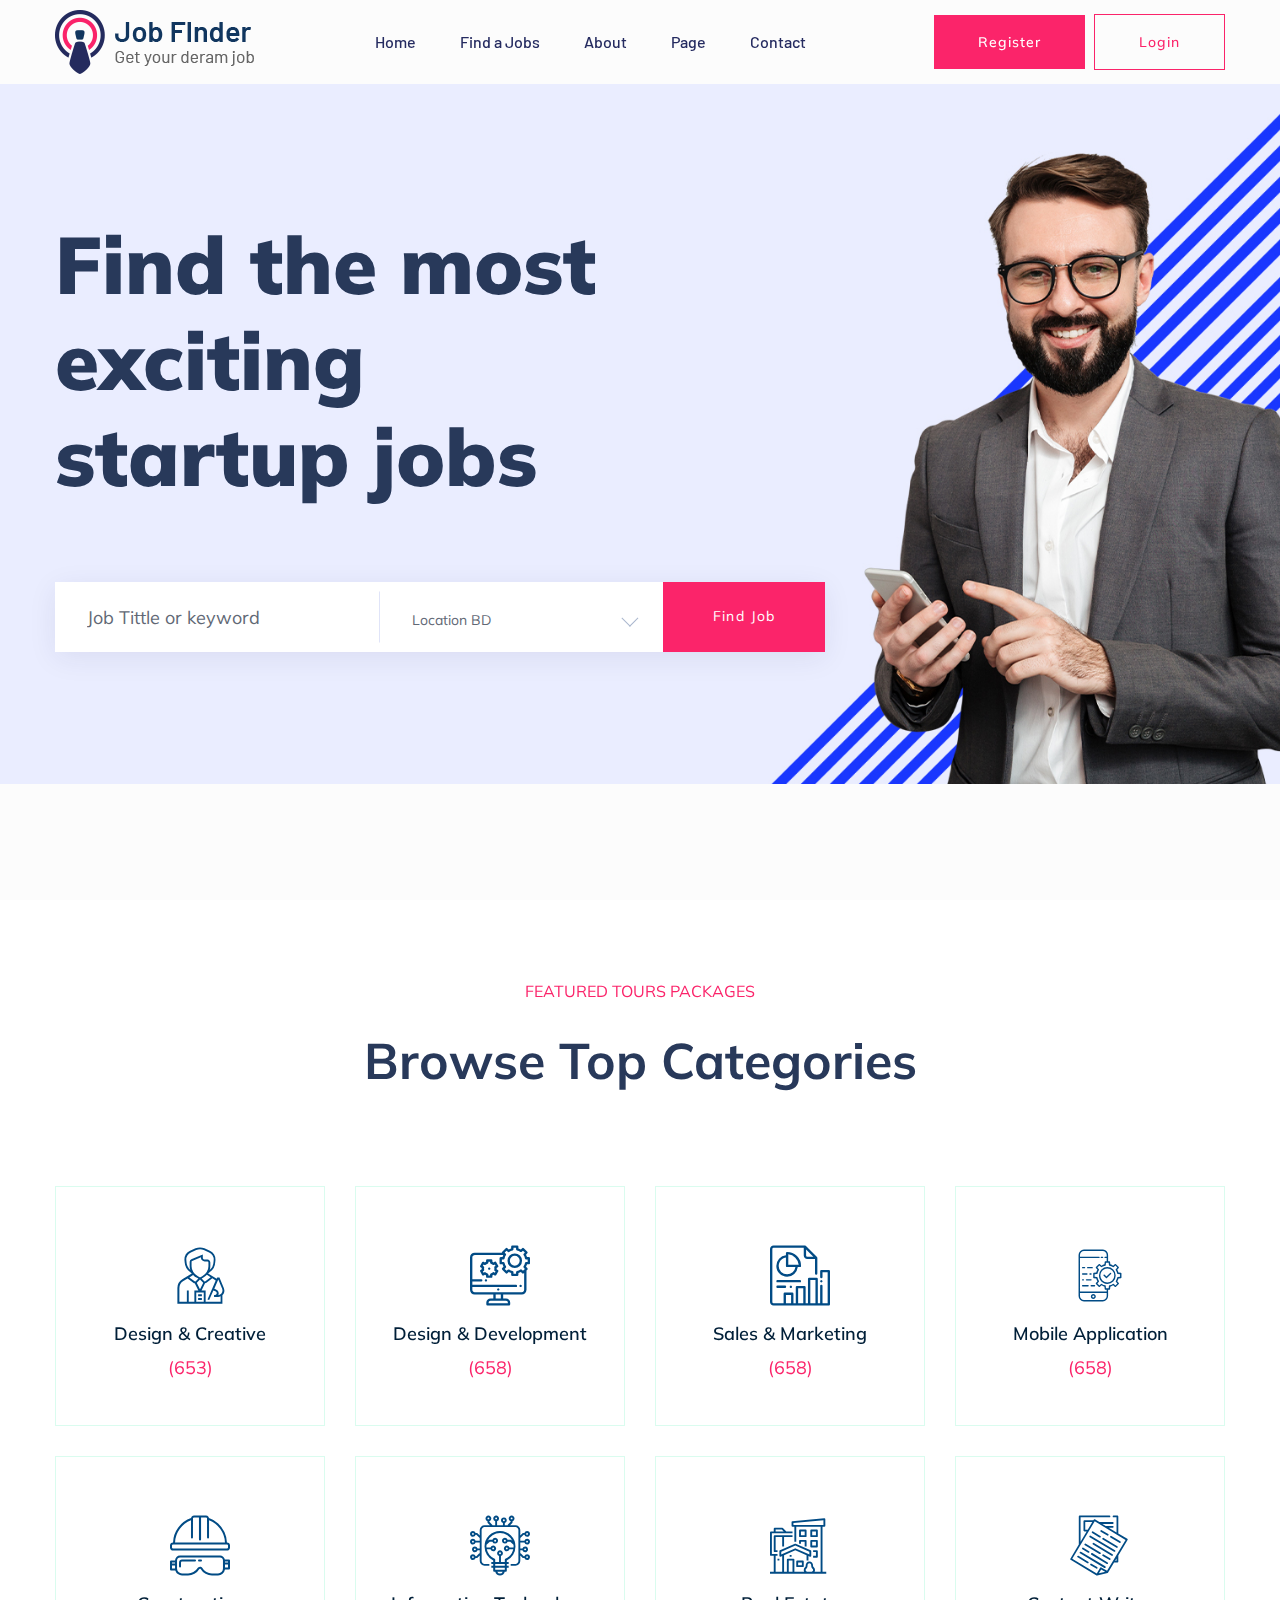
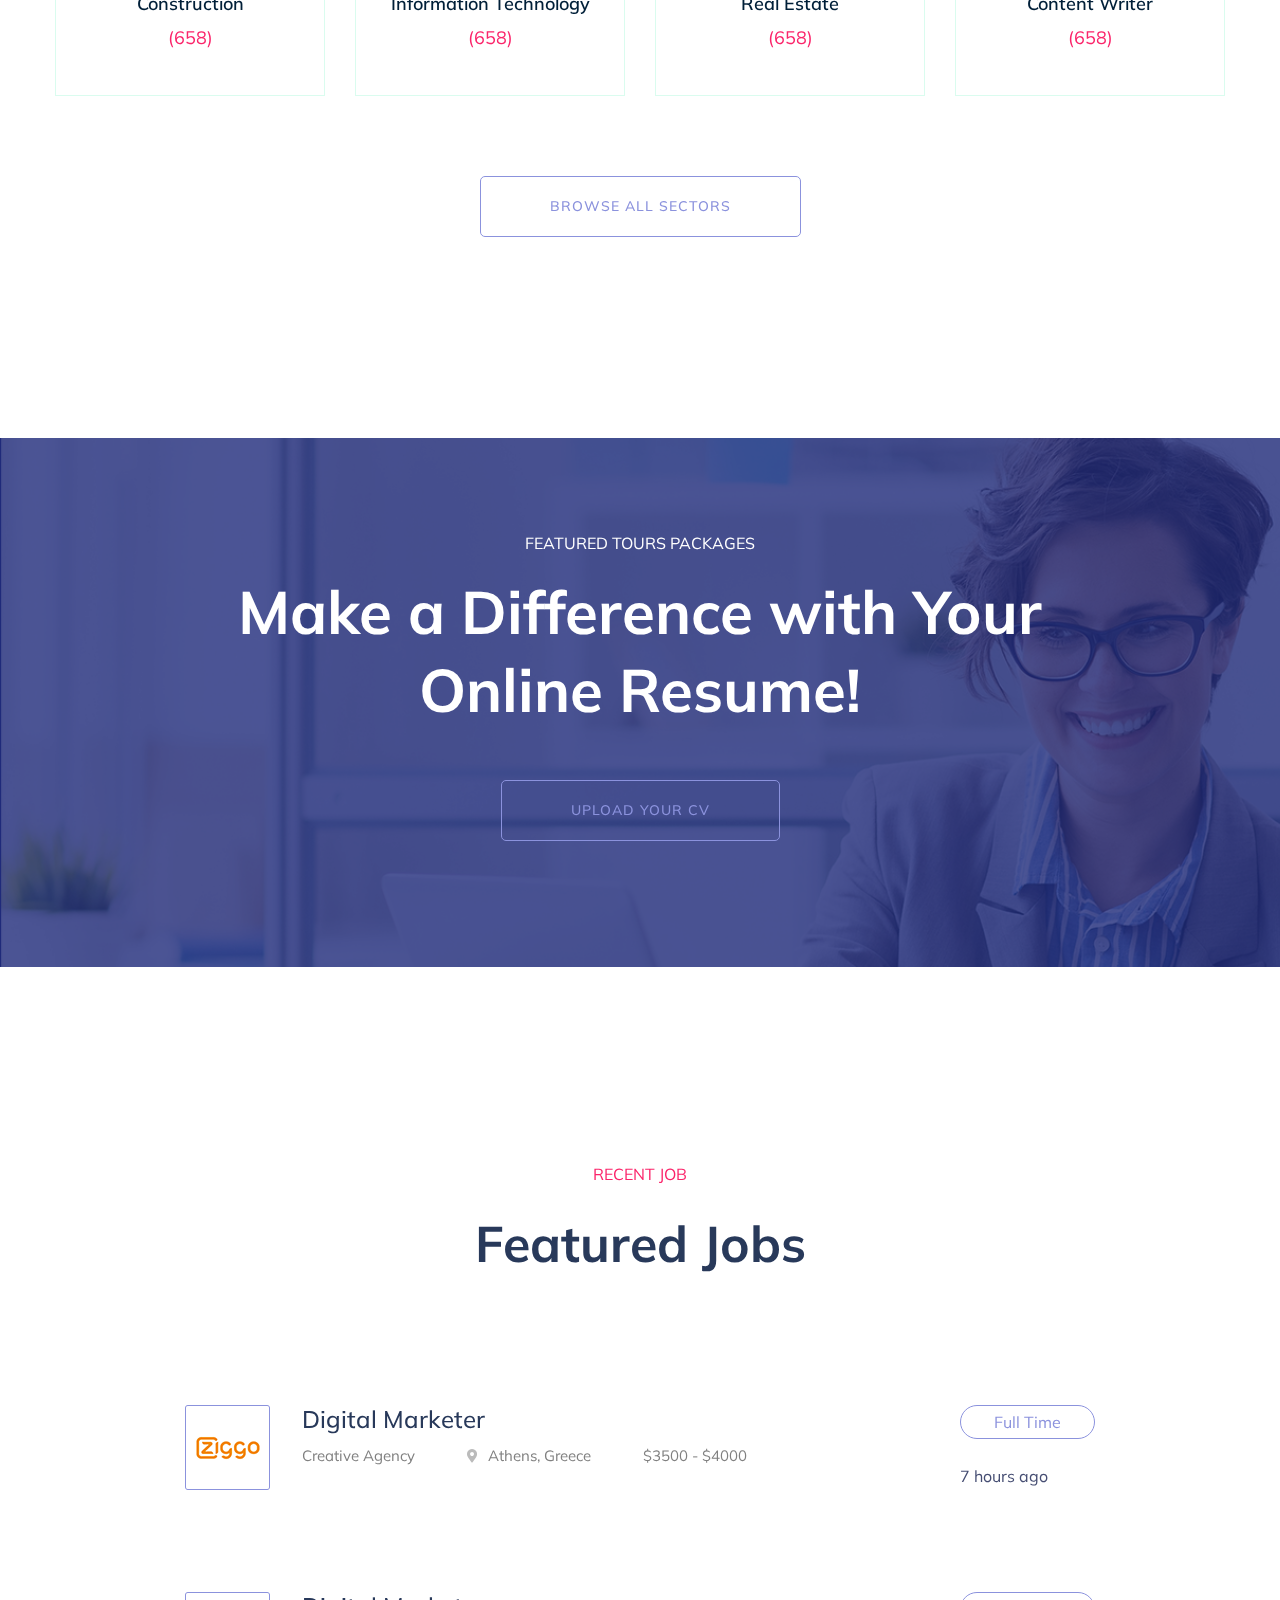
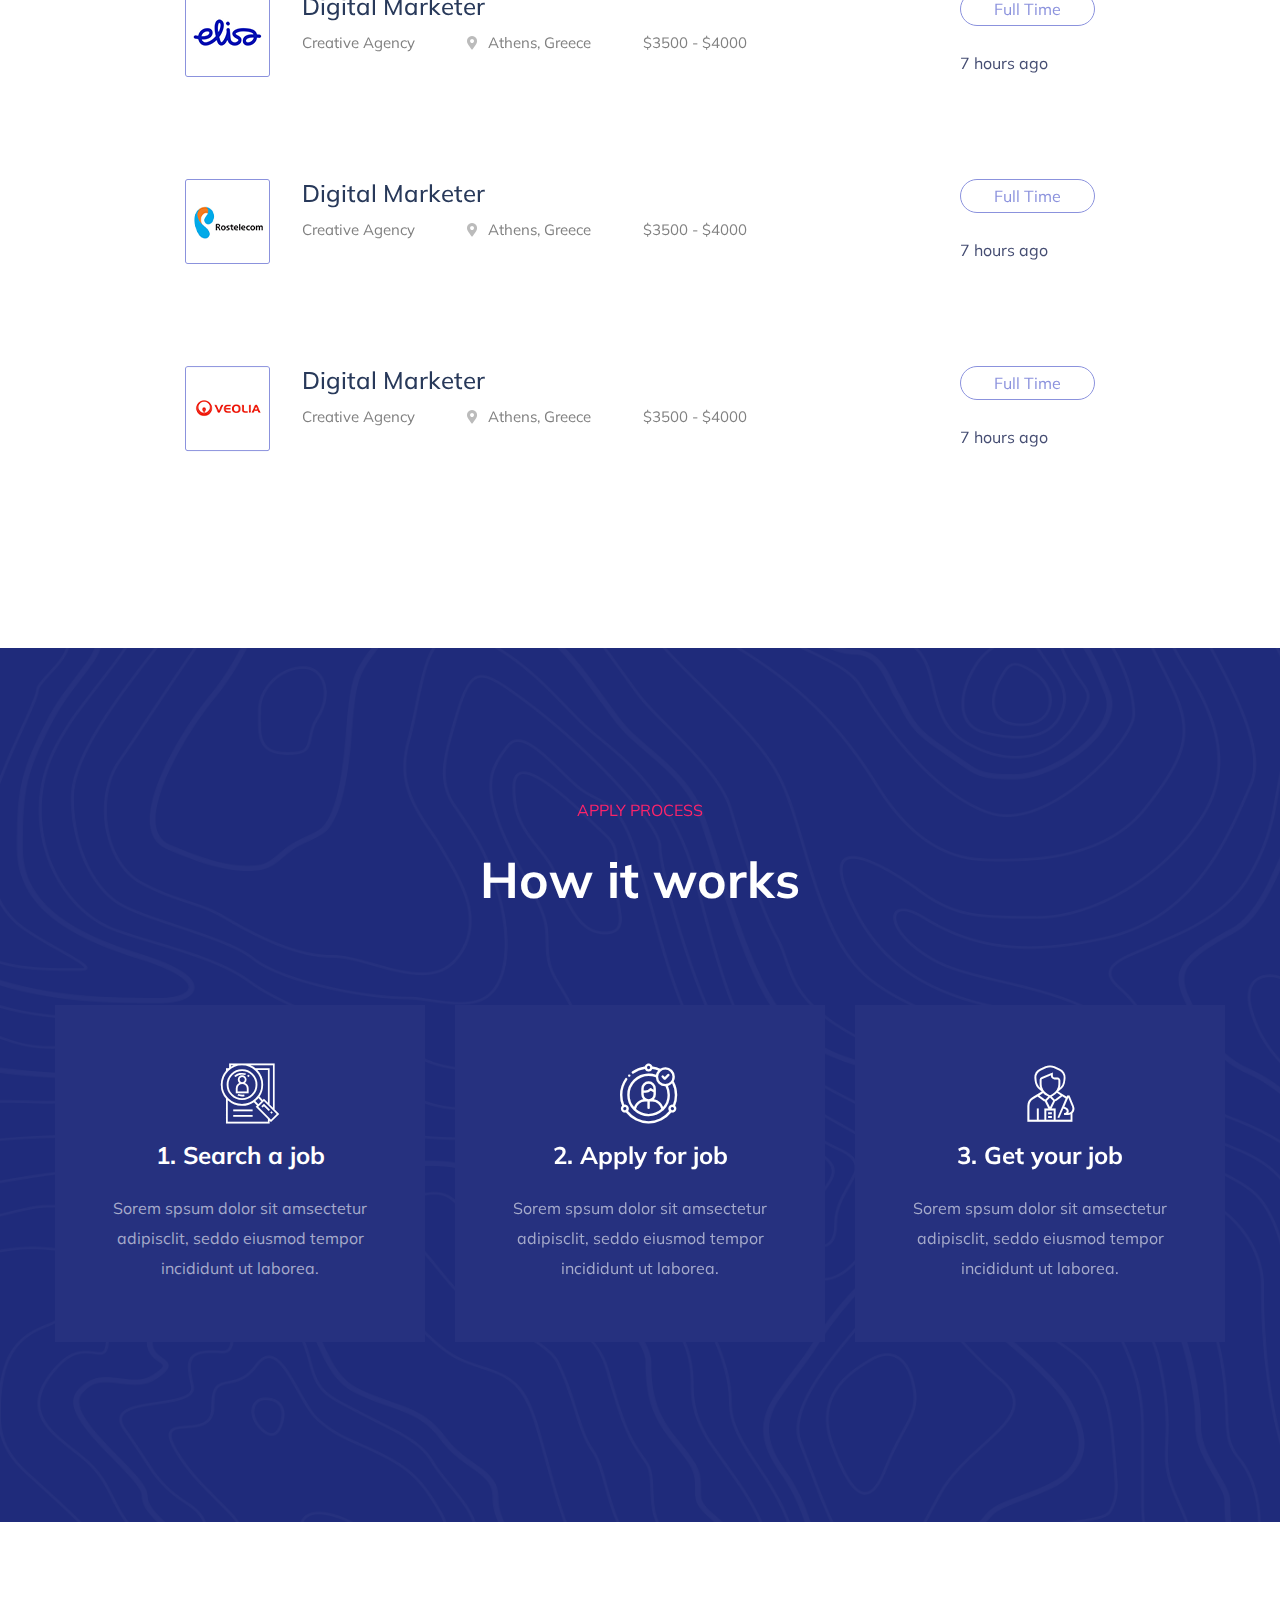
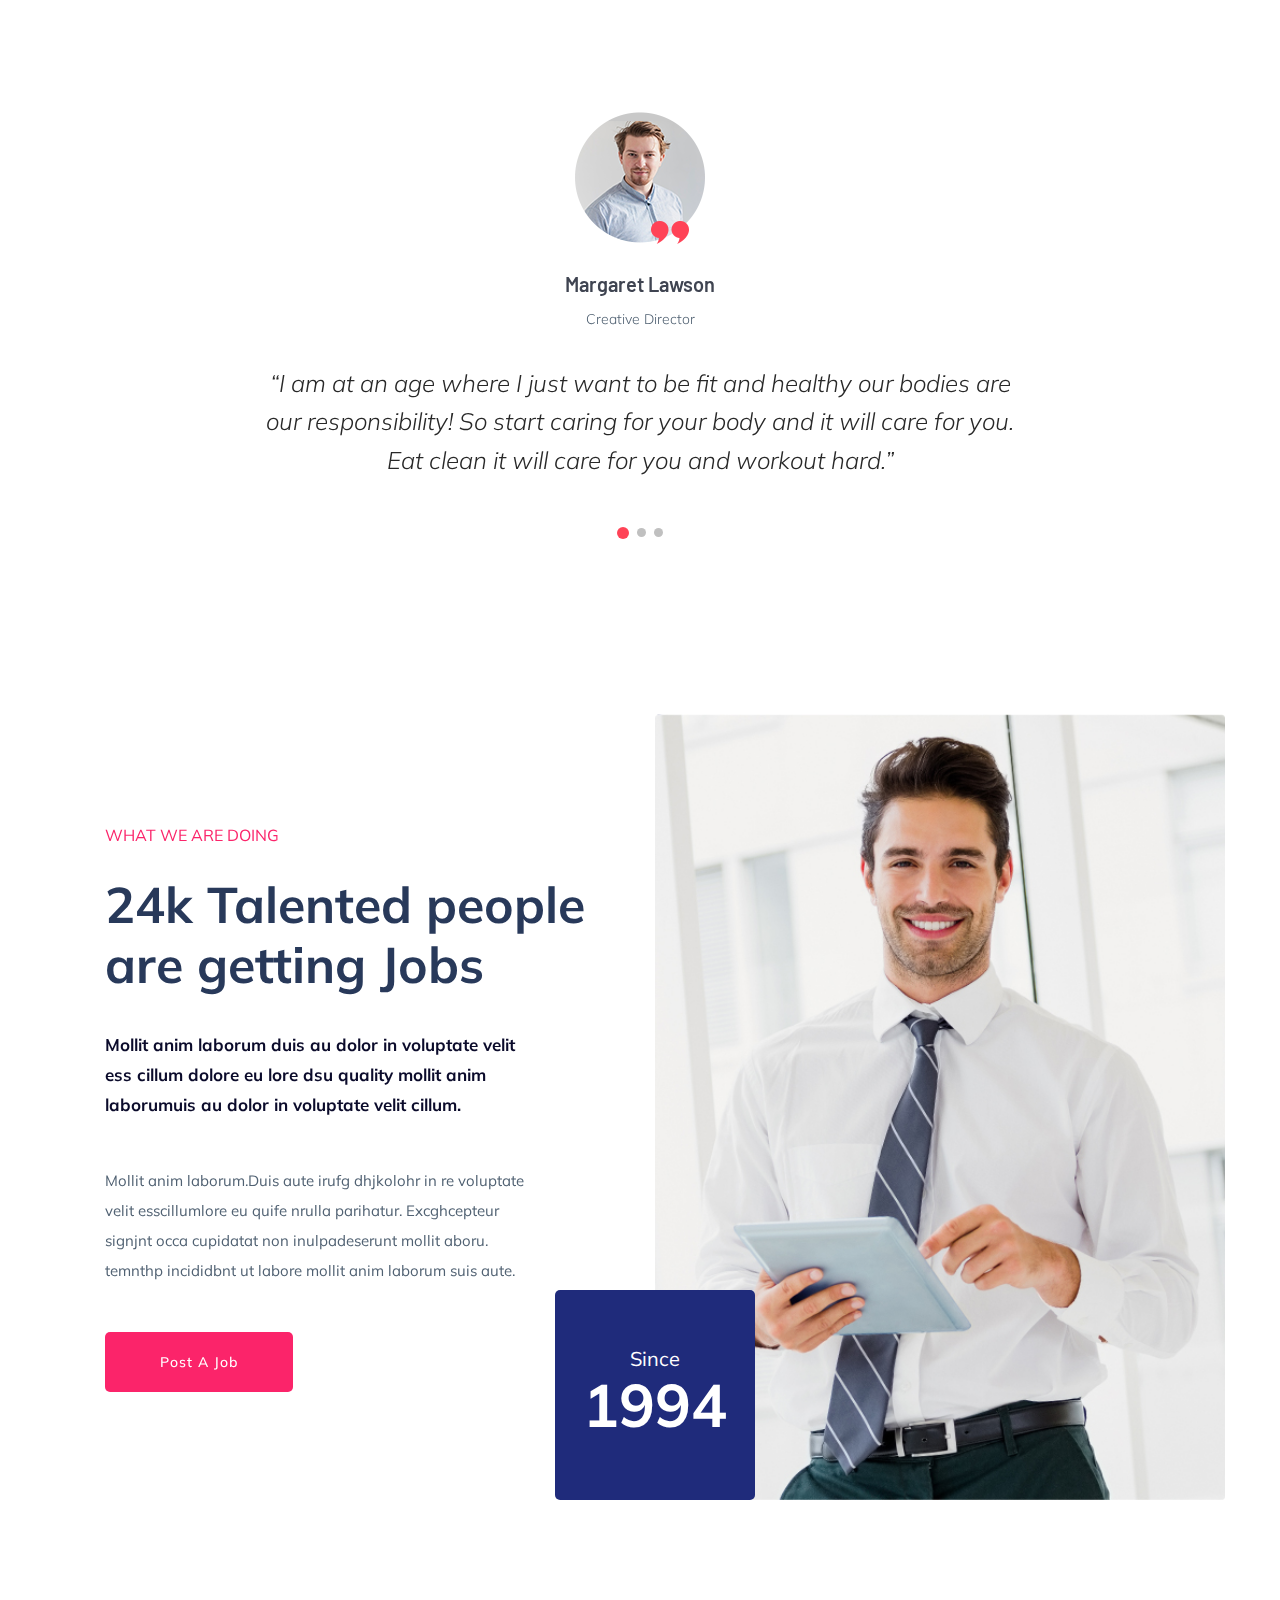
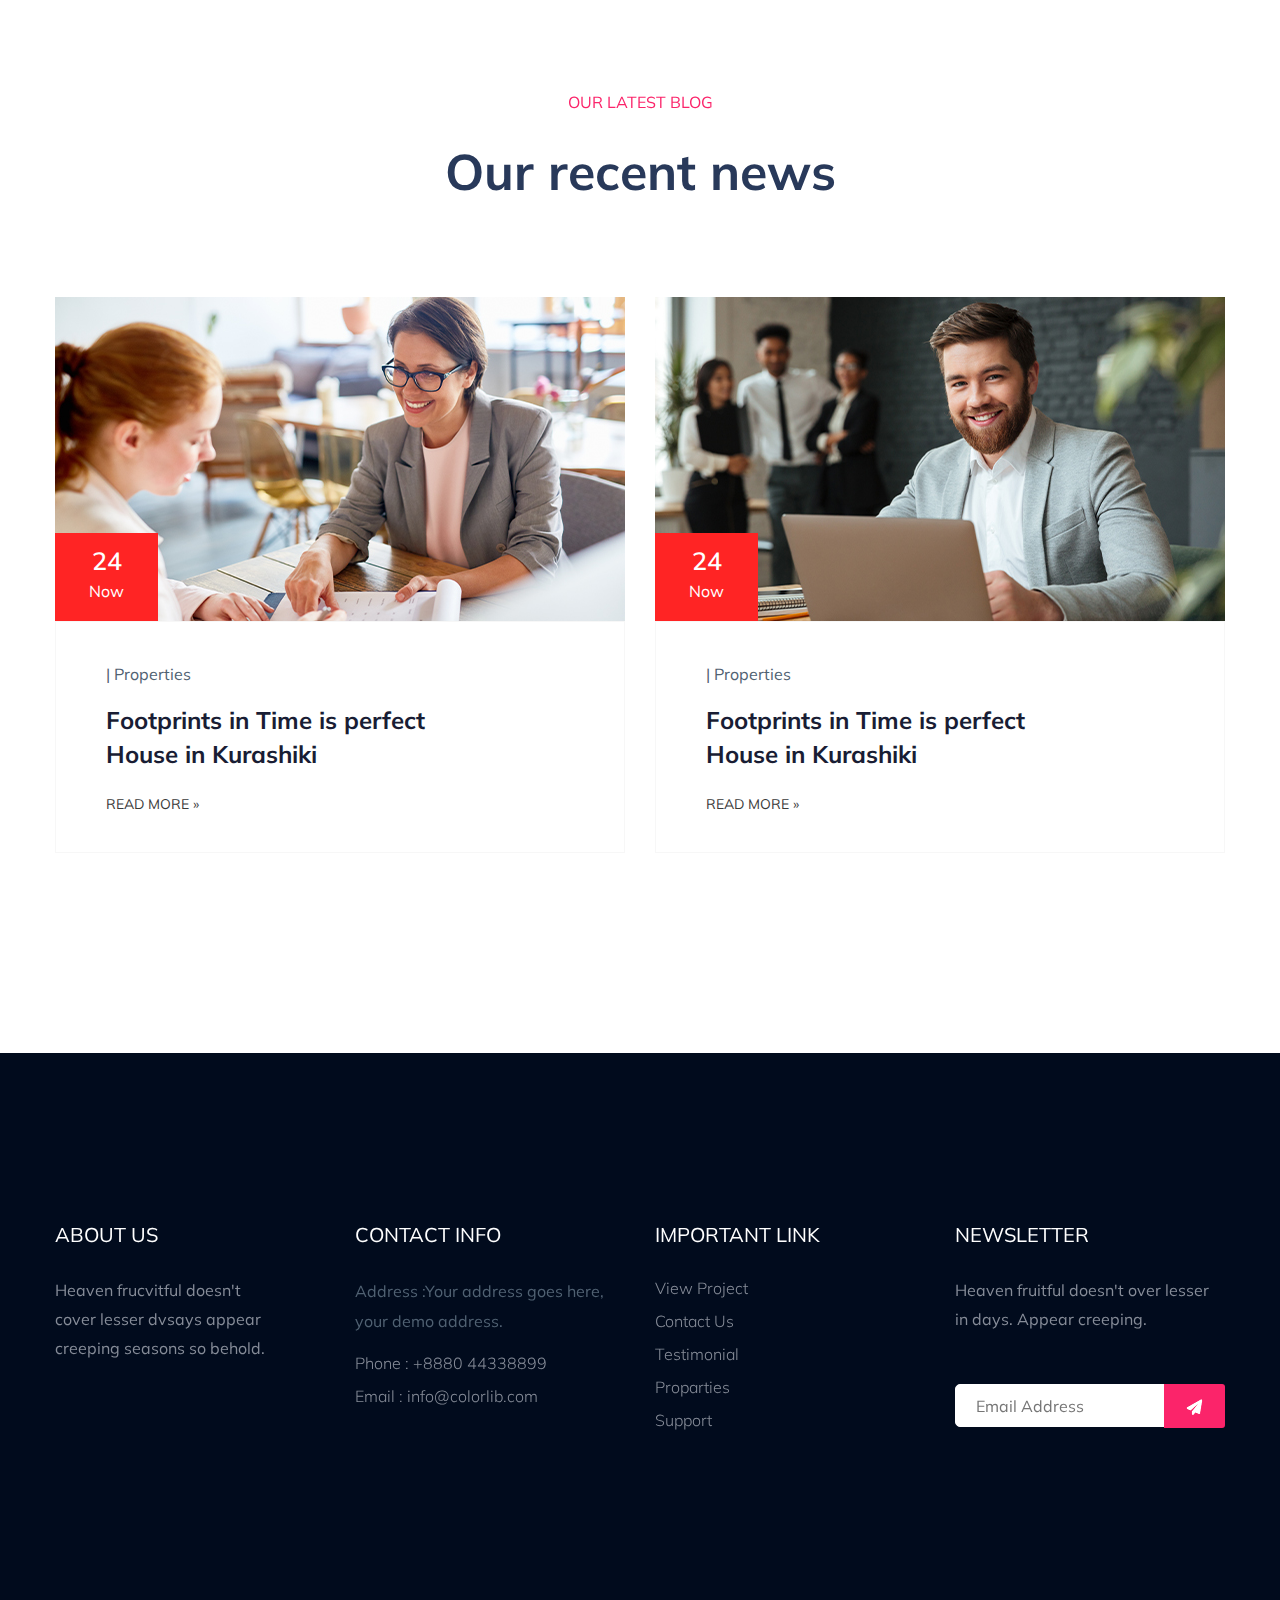
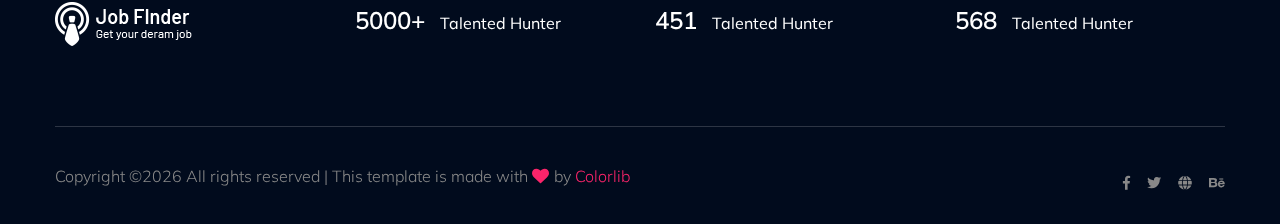
==== index.html @ c0e86005 "html,css jquary templetes, js added" ====
<!doctype html>
<html class="no-js" lang="zxx">
    <head>
        <meta charset="utf-8">
        <meta http-equiv="x-ua-compatible" content="ie=edge">
         <title>Job board HTML-5 Template </title>
        <meta name="description" content="">
        <meta name="viewport" content="width=device-width, initial-scale=1">
        <link rel="manifest" href="site.webmanifest">
		<link rel="shortcut icon" type="image/x-icon" href="assets/img/favicon.ico">

		<!-- CSS here -->
            <link rel="stylesheet" href="assets/css/bootstrap.min.css">
            <link rel="stylesheet" href="assets/css/owl.carousel.min.css">
            <link rel="stylesheet" href="assets/css/flaticon.css">
            <link rel="stylesheet" href="assets/css/price_rangs.css">
            <link rel="stylesheet" href="assets/css/slicknav.css">
            <link rel="stylesheet" href="assets/css/animate.min.css">
            <link rel="stylesheet" href="assets/css/magnific-popup.css">
            <link rel="stylesheet" href="assets/css/fontawesome-all.min.css">
            <link rel="stylesheet" href="assets/css/themify-icons.css">
            <link rel="stylesheet" href="assets/css/slick.css">
            <link rel="stylesheet" href="assets/css/nice-select.css">
            <link rel="stylesheet" href="assets/css/style.css">
   </head>

   <body>
    <!-- Preloader Start -->
    <div id="preloader-active">
        <div class="preloader d-flex align-items-center justify-content-center">
            <div class="preloader-inner position-relative">
                <div class="preloader-circle"></div>
                <div class="preloader-img pere-text">
                    <img src="assets/img/logo/logo.png" alt="">
                </div>
            </div>
        </div>
    </div>
    <!-- Preloader Start -->
    <header>
        <!-- Header Start -->
       <div class="header-area header-transparrent">
           <div class="headder-top header-sticky">
                <div class="container">
                    <div class="row align-items-center">
                        <div class="col-lg-3 col-md-2">
                            <!-- Logo -->
                            <div class="logo">
                                <a href="index.html"><img src="assets/img/logo/logo.png" alt=""></a>
                            </div>  
                        </div>
                        <div class="col-lg-9 col-md-9">
                            <div class="menu-wrapper">
                                <!-- Main-menu -->
                                <div class="main-menu">
                                    <nav class="d-none d-lg-block">
                                        <ul id="navigation">
                                            <li><a href="index.html">Home</a></li>
                                            <li><a href="job_listing.html">Find a Jobs </a></li>
                                            <li><a href="about.html">About</a></li>
                                            <li><a href="#">Page</a>
                                                <ul class="submenu">
                                                    <li><a href="blog.html">Blog</a></li>
                                                    <li><a href="single-blog.html">Blog Details</a></li>
                                                    <li><a href="elements.html">Elements</a></li>
                                                    <li><a href="job_details.html">job Details</a></li>
                                                </ul>
                                            </li>
                                            <li><a href="contact.html">Contact</a></li>
                                        </ul>
                                    </nav>
                                </div>          
                                <!-- Header-btn -->
                                <div class="header-btn d-none f-right d-lg-block">
                                    <a href="#" class="btn head-btn1">Register</a>
                                    <a href="#" class="btn head-btn2">Login</a>
                                </div>
                            </div>
                        </div>
                        <!-- Mobile Menu -->
                        <div class="col-12">
                            <div class="mobile_menu d-block d-lg-none"></div>
                        </div>
                    </div>
                </div>
           </div>
       </div>
        <!-- Header End -->
    </header>
    <main>

        <!-- slider Area Start-->
        <div class="slider-area ">
            <!-- Mobile Menu -->
            <div class="slider-active">
                <div class="single-slider slider-height d-flex align-items-center" data-background="assets/img/hero/h1_hero.jpg">
                    <div class="container">
                        <div class="row">
                            <div class="col-xl-6 col-lg-9 col-md-10">
                                <div class="hero__caption">
                                    <h1>Find the most exciting startup jobs</h1>
                                </div>
                            </div>
                        </div>
                        <!-- Search Box -->
                        <div class="row">
                            <div class="col-xl-8">
                                <!-- form -->
                                <form action="#" class="search-box">
                                    <div class="input-form">
                                        <input type="text" placeholder="Job Tittle or keyword">
                                    </div>
                                    <div class="select-form">
                                        <div class="select-itms">
                                            <select name="select" id="select1">
                                                <option value="">Location BD</option>
                                                <option value="">Location PK</option>
                                                <option value="">Location US</option>
                                                <option value="">Location UK</option>
                                            </select>
                                        </div>
                                    </div>
                                    <div class="search-form">
                                        <a href="#">Find job</a>
                                    </div>	
                                </form>	
                            </div>
                        </div>
                    </div>
                </div>
            </div>
        </div>
        <!-- slider Area End-->
        <!-- Our Services Start -->
        <div class="our-services section-pad-t30">
            <div class="container">
                <!-- Section Tittle -->
                <div class="row">
                    <div class="col-lg-12">
                        <div class="section-tittle text-center">
                            <span>FEATURED TOURS Packages</span>
                            <h2>Browse Top Categories </h2>
                        </div>
                    </div>
                </div>
                <div class="row d-flex justify-contnet-center">
                    <div class="col-xl-3 col-lg-3 col-md-4 col-sm-6">
                        <div class="single-services text-center mb-30">
                            <div class="services-ion">
                                <span class="flaticon-tour"></span>
                            </div>
                            <div class="services-cap">
                               <h5><a href="job_listing.html">Design & Creative</a></h5>
                                <span>(653)</span>
                            </div>
                        </div>
                    </div>
                    <div class="col-xl-3 col-lg-3 col-md-4 col-sm-6">
                        <div class="single-services text-center mb-30">
                            <div class="services-ion">
                                <span class="flaticon-cms"></span>
                            </div>
                            <div class="services-cap">
                               <h5><a href="job_listing.html">Design & Development</a></h5>
                                <span>(658)</span>
                            </div>
                        </div>
                    </div>
                    <div class="col-xl-3 col-lg-3 col-md-4 col-sm-6">
                        <div class="single-services text-center mb-30">
                            <div class="services-ion">
                                <span class="flaticon-report"></span>
                            </div>
                            <div class="services-cap">
                               <h5><a href="job_listing.html">Sales & Marketing</a></h5>
                                <span>(658)</span>
                            </div>
                        </div>
                    </div>
                    <div class="col-xl-3 col-lg-3 col-md-4 col-sm-6">
                        <div class="single-services text-center mb-30">
                            <div class="services-ion">
                                <span class="flaticon-app"></span>
                            </div>
                            <div class="services-cap">
                               <h5><a href="job_listing.html">Mobile Application</a></h5>
                                <span>(658)</span>
                            </div>
                        </div>
                    </div>
                    <div class="col-xl-3 col-lg-3 col-md-4 col-sm-6">
                        <div class="single-services text-center mb-30">
                            <div class="services-ion">
                                <span class="flaticon-helmet"></span>
                            </div>
                            <div class="services-cap">
                               <h5><a href="job_listing.html">Construction</a></h5>
                                <span>(658)</span>
                            </div>
                        </div>
                    </div>
                    <div class="col-xl-3 col-lg-3 col-md-4 col-sm-6">
                        <div class="single-services text-center mb-30">
                            <div class="services-ion">
                                <span class="flaticon-high-tech"></span>
                            </div>
                            <div class="services-cap">
                               <h5><a href="job_listing.html">Information Technology</a></h5>
                                <span>(658)</span>
                            </div>
                        </div>
                    </div>
                    <div class="col-xl-3 col-lg-3 col-md-4 col-sm-6">
                        <div class="single-services text-center mb-30">
                            <div class="services-ion">
                                <span class="flaticon-real-estate"></span>
                            </div>
                            <div class="services-cap">
                               <h5><a href="job_listing.html">Real Estate</a></h5>
                                <span>(658)</span>
                            </div>
                        </div>
                    </div>
                    <div class="col-xl-3 col-lg-3 col-md-4 col-sm-6">
                        <div class="single-services text-center mb-30">
                            <div class="services-ion">
                                <span class="flaticon-content"></span>
                            </div>
                            <div class="services-cap">
                               <h5><a href="job_listing.html">Content Writer</a></h5>
                                <span>(658)</span>
                            </div>
                        </div>
                    </div>
                </div>
                <!-- More Btn -->
                <!-- Section Button -->
                <div class="row">
                    <div class="col-lg-12">
                        <div class="browse-btn2 text-center mt-50">
                            <a href="job_listing.html" class="border-btn2">Browse All Sectors</a>
                        </div>
                    </div>
                </div>
            </div>
        </div>
        <!-- Our Services End -->
        <!-- Online CV Area Start -->
         <div class="online-cv cv-bg section-overly pt-90 pb-120"  data-background="assets/img/gallery/cv_bg.jpg">
            <div class="container">
                <div class="row justify-content-center">
                    <div class="col-xl-10">
                        <div class="cv-caption text-center">
                            <p class="pera1">FEATURED TOURS Packages</p>
                            <p class="pera2"> Make a Difference with Your Online Resume!</p>
                            <a href="#" class="border-btn2 border-btn4">Upload your cv</a>
                        </div>
                    </div>
                </div>
            </div>
        </div>
        <!-- Online CV Area End-->
        <!-- Featured_job_start -->
        <section class="featured-job-area feature-padding">
            <div class="container">
                <!-- Section Tittle -->
                <div class="row">
                    <div class="col-lg-12">
                        <div class="section-tittle text-center">
                            <span>Recent Job</span>
                            <h2>Featured Jobs</h2>
                        </div>
                    </div>
                </div>
                <div class="row justify-content-center">
                    <div class="col-xl-10">
                        <!-- single-job-content -->
                        <div class="single-job-items mb-30">
                            <div class="job-items">
                                <div class="company-img">
                                    <a href="job_details.html"><img src="assets/img/icon/job-list1.png" alt=""></a>
                                </div>
                                <div class="job-tittle">
                                    <a href="job_details.html"><h4>Digital Marketer</h4></a>
                                    <ul>
                                        <li>Creative Agency</li>
                                        <li><i class="fas fa-map-marker-alt"></i>Athens, Greece</li>
                                        <li>$3500 - $4000</li>
                                    </ul>
                                </div>
                            </div>
                            <div class="items-link f-right">
                                <a href="job_details.html">Full Time</a>
                                <span>7 hours ago</span>
                            </div>
                        </div>
                        <!-- single-job-content -->
                        <div class="single-job-items mb-30">
                            <div class="job-items">
                                <div class="company-img">
                                    <a href="job_details.html"><img src="assets/img/icon/job-list2.png" alt=""></a>
                                </div>
                                <div class="job-tittle">
                                    <a href="job_details.html"><h4>Digital Marketer</h4></a>
                                    <ul>
                                        <li>Creative Agency</li>
                                        <li><i class="fas fa-map-marker-alt"></i>Athens, Greece</li>
                                        <li>$3500 - $4000</li>
                                    </ul>
                                </div>
                            </div>
                            <div class="items-link f-right">
                                <a href="job_details.html">Full Time</a>
                                <span>7 hours ago</span>
                            </div>
                        </div>
                         <!-- single-job-content -->
                        <div class="single-job-items mb-30">
                            <div class="job-items">
                                <div class="company-img">
                                    <a href="job_details.html"><img src="assets/img/icon/job-list3.png" alt=""></a>
                                </div>
                                <div class="job-tittle">
                                    <a href="job_details.html"><h4>Digital Marketer</h4></a>
                                    <ul>
                                        <li>Creative Agency</li>
                                        <li><i class="fas fa-map-marker-alt"></i>Athens, Greece</li>
                                        <li>$3500 - $4000</li>
                                    </ul>
                                </div>
                            </div>
                            <div class="items-link f-right">
                                <a href="job_details.html">Full Time</a>
                                <span>7 hours ago</span>
                            </div>
                        </div>
                         <!-- single-job-content -->
                        <div class="single-job-items mb-30">
                            <div class="job-items">
                                <div class="company-img">
                                    <a href="job_details.html"><img src="assets/img/icon/job-list4.png" alt=""></a>
                                </div>
                                <div class="job-tittle">
                                    <a href="job_details.html"><h4>Digital Marketer</h4></a>
                                    <ul>
                                        <li>Creative Agency</li>
                                        <li><i class="fas fa-map-marker-alt"></i>Athens, Greece</li>
                                        <li>$3500 - $4000</li>
                                    </ul>
                                </div>
                            </div>
                            <div class="items-link f-right">
                                <a href="job_details.html">Full Time</a>
                                <span>7 hours ago</span>
                            </div>
                        </div>
                    </div>
                </div>
            </div>
        </section>
        <!-- Featured_job_end -->
        <!-- How  Apply Process Start-->
        <div class="apply-process-area apply-bg pt-150 pb-150" data-background="assets/img/gallery/how-applybg.png">
            <div class="container">
                <!-- Section Tittle -->
                <div class="row">
                    <div class="col-lg-12">
                        <div class="section-tittle white-text text-center">
                            <span>Apply process</span>
                            <h2> How it works</h2>
                        </div>
                    </div>
                </div>
                <!-- Apply Process Caption -->
                <div class="row">
                    <div class="col-lg-4 col-md-6">
                        <div class="single-process text-center mb-30">
                            <div class="process-ion">
                                <span class="flaticon-search"></span>
                            </div>
                            <div class="process-cap">
                               <h5>1. Search a job</h5>
                               <p>Sorem spsum dolor sit amsectetur adipisclit, seddo eiusmod tempor incididunt ut laborea.</p>
                            </div>
                        </div>
                    </div>
                    <div class="col-lg-4 col-md-6">
                        <div class="single-process text-center mb-30">
                            <div class="process-ion">
                                <span class="flaticon-curriculum-vitae"></span>
                            </div>
                            <div class="process-cap">
                               <h5>2. Apply for job</h5>
                               <p>Sorem spsum dolor sit amsectetur adipisclit, seddo eiusmod tempor incididunt ut laborea.</p>
                            </div>
                        </div>
                    </div>
                    <div class="col-lg-4 col-md-6">
                        <div class="single-process text-center mb-30">
                            <div class="process-ion">
                                <span class="flaticon-tour"></span>
                            </div>
                            <div class="process-cap">
                               <h5>3. Get your job</h5>
                               <p>Sorem spsum dolor sit amsectetur adipisclit, seddo eiusmod tempor incididunt ut laborea.</p>
                            </div>
                        </div>
                    </div>
                </div>
             </div>
        </div>
        <!-- How  Apply Process End-->
        <!-- Testimonial Start -->
        <div class="testimonial-area testimonial-padding">
            <div class="container">
                <!-- Testimonial contents -->
                <div class="row d-flex justify-content-center">
                    <div class="col-xl-8 col-lg-8 col-md-10">
                        <div class="h1-testimonial-active dot-style">
                            <!-- Single Testimonial -->
                            <div class="single-testimonial text-center">
                                <!-- Testimonial Content -->
                                <div class="testimonial-caption ">
                                    <!-- founder -->
                                    <div class="testimonial-founder  ">
                                        <div class="founder-img mb-30">
                                            <img src="assets/img/testmonial/testimonial-founder.png" alt="">
                                            <span>Margaret Lawson</span>
                                            <p>Creative Director</p>
                                        </div>
                                    </div>
                                    <div class="testimonial-top-cap">
                                        <p>“I am at an age where I just want to be fit and healthy our bodies are our responsibility! So start caring for your body and it will care for you. Eat clean it will care for you and workout hard.”</p>
                                    </div>
                                </div>
                            </div>
                            <!-- Single Testimonial -->
                            <div class="single-testimonial text-center">
                                <!-- Testimonial Content -->
                                <div class="testimonial-caption ">
                                    <!-- founder -->
                                    <div class="testimonial-founder  ">
                                        <div class="founder-img mb-30">
                                            <img src="assets/img/testmonial/testimonial-founder.png" alt="">
                                            <span>Margaret Lawson</span>
                                            <p>Creative Director</p>
                                        </div>
                                    </div>
                                    <div class="testimonial-top-cap">
                                        <p>“I am at an age where I just want to be fit and healthy our bodies are our responsibility! So start caring for your body and it will care for you. Eat clean it will care for you and workout hard.”</p>
                                    </div>
                                </div>
                            </div>
                            <!-- Single Testimonial -->
                            <div class="single-testimonial text-center">
                                <!-- Testimonial Content -->
                                <div class="testimonial-caption ">
                                    <!-- founder -->
                                    <div class="testimonial-founder  ">
                                        <div class="founder-img mb-30">
                                            <img src="assets/img/testmonial/testimonial-founder.png" alt="">
                                            <span>Margaret Lawson</span>
                                            <p>Creative Director</p>
                                        </div>
                                    </div>
                                    <div class="testimonial-top-cap">
                                        <p>“I am at an age where I just want to be fit and healthy our bodies are our responsibility! So start caring for your body and it will care for you. Eat clean it will care for you and workout hard.”</p>
                                    </div>
                                </div>
                            </div>
                        </div>
                    </div>
                </div>
            </div>
        </div>
        <!-- Testimonial End -->
         <!-- Support Company Start-->
         <div class="support-company-area support-padding fix">
            <div class="container">
                <div class="row align-items-center">
                    <div class="col-xl-6 col-lg-6">
                        <div class="right-caption">
                            <!-- Section Tittle -->
                            <div class="section-tittle section-tittle2">
                                <span>What we are doing</span>
                                <h2>24k Talented people are getting Jobs</h2>
                            </div>
                            <div class="support-caption">
                                <p class="pera-top">Mollit anim laborum duis au dolor in voluptate velit ess cillum dolore eu lore dsu quality mollit anim laborumuis au dolor in voluptate velit cillum.</p>
                                <p>Mollit anim laborum.Duis aute irufg dhjkolohr in re voluptate velit esscillumlore eu quife nrulla parihatur. Excghcepteur signjnt occa cupidatat non inulpadeserunt mollit aboru. temnthp incididbnt ut labore mollit anim laborum suis aute.</p>
                                <a href="about.html" class="btn post-btn">Post a job</a>
                            </div>
                        </div>
                    </div>
                    <div class="col-xl-6 col-lg-6">
                        <div class="support-location-img">
                            <img src="assets/img/service/support-img.jpg" alt="">
                            <div class="support-img-cap text-center">
                                <p>Since</p>
                                <span>1994</span>
                            </div>
                        </div>
                    </div>
                </div>
            </div>
        </div>
        <!-- Support Company End-->
        <!-- Blog Area Start -->
        <div class="home-blog-area blog-h-padding">
            <div class="container">
                <!-- Section Tittle -->
                <div class="row">
                    <div class="col-lg-12">
                        <div class="section-tittle text-center">
                            <span>Our latest blog</span>
                            <h2>Our recent news</h2>
                        </div>
                    </div>
                </div>
                <div class="row">
                    <div class="col-xl-6 col-lg-6 col-md-6">
                        <div class="home-blog-single mb-30">
                            <div class="blog-img-cap">
                                <div class="blog-img">
                                    <img src="assets/img/blog/home-blog1.jpg" alt="">
                                    <!-- Blog date -->
                                    <div class="blog-date text-center">
                                        <span>24</span>
                                        <p>Now</p>
                                    </div>
                                </div>
                                <div class="blog-cap">
                                    <p>|   Properties</p>
                                    <h3><a href="single-blog.html">Footprints in Time is perfect House in Kurashiki</a></h3>
                                    <a href="#" class="more-btn">Read more »</a>
                                </div>
                            </div>
                        </div>
                    </div>
                    <div class="col-xl-6 col-lg-6 col-md-6">
                        <div class="home-blog-single mb-30">
                            <div class="blog-img-cap">
                                <div class="blog-img">
                                    <img src="assets/img/blog/home-blog2.jpg" alt="">
                                    <!-- Blog date -->
                                    <div class="blog-date text-center">
                                        <span>24</span>
                                        <p>Now</p>
                                    </div>
                                </div>
                                <div class="blog-cap">
                                    <p>|   Properties</p>
                                    <h3><a href="single-blog.html">Footprints in Time is perfect House in Kurashiki</a></h3>
                                    <a href="#" class="more-btn">Read more »</a>
                                </div>
                            </div>
                        </div>
                    </div>
                </div>
            </div>
        </div>
        <!-- Blog Area End -->

    </main>
    <footer>
        <!-- Footer Start-->
        <div class="footer-area footer-bg footer-padding">
            <div class="container">
                <div class="row d-flex justify-content-between">
                    <div class="col-xl-3 col-lg-3 col-md-4 col-sm-6">
                       <div class="single-footer-caption mb-50">
                         <div class="single-footer-caption mb-30">
                             <div class="footer-tittle">
                                 <h4>About Us</h4>
                                 <div class="footer-pera">
                                     <p>Heaven frucvitful doesn't cover lesser dvsays appear creeping seasons so behold.</p>
                                </div>
                             </div>
                         </div>

                       </div>
                    </div>
                    <div class="col-xl-3 col-lg-3 col-md-4 col-sm-5">
                        <div class="single-footer-caption mb-50">
                            <div class="footer-tittle">
                                <h4>Contact Info</h4>
                                <ul>
                                    <li>
                                    <p>Address :Your address goes
                                        here, your demo address.</p>
                                    </li>
                                    <li><a href="#">Phone : +8880 44338899</a></li>
                                    <li><a href="#">Email : info@colorlib.com</a></li>
                                </ul>
                            </div>

                        </div>
                    </div>
                    <div class="col-xl-3 col-lg-3 col-md-4 col-sm-5">
                        <div class="single-footer-caption mb-50">
                            <div class="footer-tittle">
                                <h4>Important Link</h4>
                                <ul>
                                    <li><a href="#"> View Project</a></li>
                                    <li><a href="#">Contact Us</a></li>
                                    <li><a href="#">Testimonial</a></li>
                                    <li><a href="#">Proparties</a></li>
                                    <li><a href="#">Support</a></li>
                                </ul>
                            </div>
                        </div>
                    </div>
                    <div class="col-xl-3 col-lg-3 col-md-4 col-sm-5">
                        <div class="single-footer-caption mb-50">
                            <div class="footer-tittle">
                                <h4>Newsletter</h4>
                                <div class="footer-pera footer-pera2">
                                 <p>Heaven fruitful doesn't over lesser in days. Appear creeping.</p>
                             </div>
                             <!-- Form -->
                             <div class="footer-form" >
                                 <div id="mc_embed_signup">
                                     <form target="_blank" action="https://spondonit.us12.list-manage.com/subscribe/post?u=1462626880ade1ac87bd9c93a&amp;id=92a4423d01"
                                     method="get" class="subscribe_form relative mail_part">
                                         <input type="email" name="email" id="newsletter-form-email" placeholder="Email Address"
                                         class="placeholder hide-on-focus" onfocus="this.placeholder = ''"
                                         onblur="this.placeholder = ' Email Address '">
                                         <div class="form-icon">
                                             <button type="submit" name="submit" id="newsletter-submit"
                                             class="email_icon newsletter-submit button-contactForm"><img src="assets/img/icon/form.png" alt=""></button>
                                         </div>
                                         <div class="mt-10 info"></div>
                                     </form>
                                 </div>
                             </div>
                            </div>
                        </div>
                    </div>
                </div>
               <!--  -->
               <div class="row footer-wejed justify-content-between">
                    <div class="col-xl-3 col-lg-3 col-md-4 col-sm-6">
                        <!-- logo -->
                        <div class="footer-logo mb-20">
                        <a href="index.html"><img src="assets/img/logo/logo2_footer.png" alt=""></a>
                        </div>
                    </div>
                    <div class="col-xl-3 col-lg-3 col-md-4 col-sm-5">
                    <div class="footer-tittle-bottom">
                        <span>5000+</span>
                        <p>Talented Hunter</p>
                    </div>
                    </div>
                    <div class="col-xl-3 col-lg-3 col-md-4 col-sm-5">
                        <div class="footer-tittle-bottom">
                            <span>451</span>
                            <p>Talented Hunter</p>
                        </div>
                    </div>
                    <div class="col-xl-3 col-lg-3 col-md-4 col-sm-5">
                        <!-- Footer Bottom Tittle -->
                        <div class="footer-tittle-bottom">
                            <span>568</span>
                            <p>Talented Hunter</p>
                        </div>
                    </div>
               </div>
            </div>
        </div>
        <!-- footer-bottom area -->
        <div class="footer-bottom-area footer-bg">
            <div class="container">
                <div class="footer-border">
                     <div class="row d-flex justify-content-between align-items-center">
                         <div class="col-xl-10 col-lg-10 ">
                             <div class="footer-copy-right">
                                 <p><!-- Link back to Colorlib can't be removed. Template is licensed under CC BY 3.0. -->
  Copyright &copy;<script>document.write(new Date().getFullYear());</script> All rights reserved | This template is made with <i class="fa fa-heart" aria-hidden="true"></i> by <a href="https://colorlib.com" target="_blank">Colorlib</a>
  <!-- Link back to Colorlib can't be removed. Template is licensed under CC BY 3.0. --></p>
                             </div>
                         </div>
                         <div class="col-xl-2 col-lg-2">
                             <div class="footer-social f-right">
                                 <a href="#"><i class="fab fa-facebook-f"></i></a>
                                 <a href="#"><i class="fab fa-twitter"></i></a>
                                 <a href="#"><i class="fas fa-globe"></i></a>
                                 <a href="#"><i class="fab fa-behance"></i></a>
                             </div>
                         </div>
                     </div>
                </div>
            </div>
        </div>
        <!-- Footer End-->
    </footer>

  <!-- JS here -->
	
		<!-- All JS Custom Plugins Link Here here -->
        <script src="./assets/js/vendor/modernizr-3.5.0.min.js"></script>
		<!-- Jquery, Popper, Bootstrap -->
		<script src="./assets/js/vendor/jquery-1.12.4.min.js"></script>
        <script src="./assets/js/popper.min.js"></script>
        <script src="./assets/js/bootstrap.min.js"></script>
	    <!-- Jquery Mobile Menu -->
        <script src="./assets/js/jquery.slicknav.min.js"></script>

		<!-- Jquery Slick , Owl-Carousel Plugins -->
        <script src="./assets/js/owl.carousel.min.js"></script>
        <script src="./assets/js/slick.min.js"></script>
        <script src="./assets/js/price_rangs.js"></script>
        
		<!-- One Page, Animated-HeadLin -->
        <script src="./assets/js/wow.min.js"></script>
		<script src="./assets/js/animated.headline.js"></script>
        <script src="./assets/js/jquery.magnific-popup.js"></script>

		<!-- Scrollup, nice-select, sticky -->
        <script src="./assets/js/jquery.scrollUp.min.js"></script>
        <script src="./assets/js/jquery.nice-select.min.js"></script>
		<script src="./assets/js/jquery.sticky.js"></script>
        
        <!-- contact js -->
        <script src="./assets/js/contact.js"></script>
        <script src="./assets/js/jquery.form.js"></script>
        <script src="./assets/js/jquery.validate.min.js"></script>
        <script src="./assets/js/mail-script.js"></script>
        <script src="./assets/js/jquery.ajaxchimp.min.js"></script>
        
		<!-- Jquery Plugins, main Jquery -->	
        <script src="./assets/js/plugins.js"></script>
        <script src="./assets/js/main.js"></script>
        
    </body>
</html>
---- assets/css/flaticon.css ----
/*
  	Flaticon icon font: Flaticon
  	Creation date: 10/03/2020 09:37
  	*/

@font-face {
  font-family: "Flaticon";
  src: url("../fonts/Flaticon.eot");
  src: url("../fonts/Flaticon.eot?#iefix") format("embedded-opentype"),
       url("../fonts/Flaticon.woff2") format("woff2"),
       url("../fonts/Flaticon.woff") format("woff"),
       url("../fonts/Flaticon.ttf") format("truetype"),
       url("../fonts/Flaticon.svg#Flaticon") format("svg");
  font-weight: normal;
  font-style: normal;
}

@media screen and (-webkit-min-device-pixel-ratio:0) {
  @font-face {
    font-family: "Flaticon";
    src: url("../fonts/Flaticon.svg#Flaticon") format("svg");
  }
}

[class^="flaticon-"]:before, [class*=" flaticon-"]:before,
[class^="flaticon-"]:after, [class*=" flaticon-"]:after {   
  font-family: Flaticon;

font-style: normal;
margin-left: 20px;
}

.flaticon-tour:before { content: "\f100"; }
.flaticon-report:before { content: "\f101"; }
.flaticon-cms:before { content: "\f102"; }
.flaticon-app:before { content: "\f103"; }
.flaticon-helmet:before { content: "\f104"; }
.flaticon-high-tech:before { content: "\f105"; }
.flaticon-real-estate:before { content: "\f106"; }
.flaticon-content:before { content: "\f107"; }
.flaticon-search:before { content: "\f108"; }
.flaticon-curriculum-vitae:before { content: "\f109"; }
---- assets/css/price_rangs.css ----
/* Ion.RangeSlider
// css version 2.0.3
// Â© 2013-2014 Denis Ineshin | IonDen.com
// ===================================================================================================================*/

/* =====================================================================================================================
// RangeSlider */

.irs {
    position: relative; display: block;
    -webkit-touch-callout: none;
    -webkit-user-select: none;
     -khtml-user-select: none;
       -moz-user-select: none;
        -ms-user-select: none;
            user-select: none;
}
    .irs-line {
        position: relative; display: block;
        overflow: hidden;
        outline: none !important;
    }
        .irs-line-left, .irs-line-mid, .irs-line-right {
            position: absolute; display: block;
            top: 0;
        }
        .irs-line-left {
            left: 0; width: 11%;
        }
        .irs-line-mid {
            left: 9%; width: 82%;
        }
        .irs-line-right {
            right: 0; width: 11%;
        }

    .irs-bar {
        position: absolute; display: block;
        left: 0; width: 0;
    }
        .irs-bar-edge {
            position: absolute; display: block;
            top: 0; left: 0;
        }

    .irs-shadow {
        position: absolute; display: none;
        left: 0; width: 0;
    }

    .irs-slider {
        position: absolute; display: block;
        cursor: default;
        z-index: 1;
    }
        .irs-slider.single {

        }
        .irs-slider.from {

        }
        .irs-slider.to {

        }
        .irs-slider.type_last {
            z-index: 2;
        }

    .irs-min {
        position: absolute; display: block;
        left: 0;
        cursor: default;
    }
    .irs-max {
        position: absolute; display: block;
        right: 0;
        cursor: default;
    }

    .irs-from, .irs-to, .irs-single {
        position: absolute; display: block;
        top: 0; left: 0;
        cursor: default;
        white-space: nowrap;
    }

.irs-grid {
    position: absolute; display: none;
    bottom: 0; left: 0;
    width: 100%; height: 20px;
}
.irs-with-grid .irs-grid {
    display: block;
}
    .irs-grid-pol {
        position: absolute;
        top: 0; left: 0;
        width: 1px; height: 8px;
        background: #000;
    }
    .irs-grid-pol.small {
        height: 4px;
    }
    .irs-grid-text {
        position: absolute;
        bottom: 0; left: 0;
        white-space: nowrap;
        text-align: center;
        font-size: 9px; line-height: 9px;
        padding: 0 3px;
        color: #000;
    }

.irs-disable-mask {
    position: absolute; display: block;
    top: 0; left: -1%;
    width: 102%; height: 100%;
    cursor: default;
    background: rgba(0,0,0,0.0);
    z-index: 2;
}
.lt-ie9 .irs-disable-mask {
    background: #000;
    filter: alpha(opacity=0);
    cursor: not-allowed;
}

.irs-disabled {
    opacity: 0.4;
}


.irs-hidden-input {
    position: absolute !important;
    display: block !important;
    top: 0 !important;
    left: 0 !important;
    width: 0 !important;
    height: 0 !important;
    font-size: 0 !important;
    line-height: 0 !important;
    padding: 0 !important;
    margin: 0 !important;
    outline: none !important;
    z-index: -9999 !important;
    background: none !important;
    border-style: solid !important;
    border-color: transparent !important;
}


/* Ion.RangeSlider, Simple Skin
// css version 2.0.3
// Â© Denis Ineshin, 2014    https://github.com/IonDen
// Â© guybowden, 2014        https://github.com/guybowden
// ===================================================================================================================*/

/* =====================================================================================================================
// Skin details */

.irs {
    height: 55px;
}
.irs-with-grid {
    height: 75px;
}
.irs-line {
    height: 10px; top: 33px;
    background: #EEE;
    background: linear-gradient(to bottom, #DDD -50%, #FFF 150%); /* W3C */
    border: 1px solid #CCC;
    border-radius: 16px;
    -moz-border-radius: 16px;
}
    .irs-line-left {
        height: 8px;
    }
    .irs-line-mid {
        height: 8px;
    }
    .irs-line-right {
        height: 8px;
    }

.irs-bar {
    height: 10px; top: 33px;
    border-top: 1px solid #428bca;
    border-bottom: 1px solid #428bca;
    background: #428bca;
    background: linear-gradient(to top, rgba(66,139,202,1) 0%,rgba(127,195,232,1) 100%); /* W3C */
}
    .irs-bar-edge {
        height: 10px; top: 33px;
        width: 14px;
        border: 1px solid #428bca;
        border-right: 0;
        background: #428bca;
        background: linear-gradient(to top, rgba(66,139,202,1) 0%,rgba(127,195,232,1) 100%); /* W3C */
        border-radius: 16px 0 0 16px;
        -moz-border-radius: 16px 0 0 16px;
    }

.irs-shadow {
    height: 2px; top: 38px;
    background: #000;
    opacity: 0.3;
    border-radius: 5px;
    -moz-border-radius: 5px;
}
.lt-ie9 .irs-shadow {
    filter: alpha(opacity=30);
}

.irs-slider {
    top: 25px;
    width: 27px; height: 27px;
    border: 1px solid #AAA;
    background: #DDD;
    background: linear-gradient(to bottom, rgba(255,255,255,1) 0%,rgba(220,220,220,1) 20%,rgba(255,255,255,1) 100%); /* W3C */
    border-radius: 27px;
    -moz-border-radius: 27px;
    box-shadow: 1px 1px 3px rgba(0,0,0,0.3);
    cursor: pointer;
}

.irs-slider.state_hover, .irs-slider:hover {
    background: #FFF;
}

.irs-min, .irs-max {
    color: #333;
    font-size: 12px; line-height: 1.333;
    text-shadow: none;
    top: 0;
    padding: 1px 5px;
    background: rgba(0,0,0,0.1);
    border-radius: 3px;
    -moz-border-radius: 3px;
}

.lt-ie9 .irs-min, .lt-ie9 .irs-max {
    background: #ccc;
}

.lt-ie9 .irs-from, .lt-ie9 .irs-to, .lt-ie9 .irs-single {
    background: #999;
}

.irs-grid {
    height: 27px;
}
.irs-grid-pol {
    opacity: 0.5;
    background: #428bca;
}
.irs-grid-pol.small {
    background: #999;
}

.irs-grid-text {
    bottom: 5px;
    color: #99a4ac;
}

.irs-disabled {
}
---- assets/css/themify-icons.css ----
@font-face {
	font-family: 'themify';
	src:url('../fonts/themify.eot?-fvbane');


	src:url('../fonts/themify.eot?#iefix-fvbane') format('embedded-opentype'),
		url('../fonts/themify.woff?-fvbane') format('woff'),
		url('../fonts/themify.ttf?-fvbane') format('truetype'),
		url('../fonts/themify.svg?-fvbane#themify') format('svg');
	font-weight: normal;
	font-style: normal;
}

[class^="ti-"], [class*=" ti-"] {
	font-family: 'themify';
	speak: none;
	font-style: normal;
	font-weight: normal;
	font-variant: normal;
	text-transform: none;
	line-height: 1;

	/* Better Font Rendering =========== */
	-webkit-font-smoothing: antialiased;
	-moz-osx-font-smoothing: grayscale;
}

.ti-wand:before {
	content: "\e600";
}
.ti-volume:before {
	content: "\e601";
}
.ti-user:before {
	content: "\e602";
}
.ti-unlock:before {
	content: "\e603";
}
.ti-unlink:before {
	content: "\e604";
}
.ti-trash:before {
	content: "\e605";
}
.ti-thought:before {
	content: "\e606";
}
.ti-target:before {
	content: "\e607";
}
.ti-tag:before {
	content: "\e608";
}
.ti-tablet:before {
	content: "\e609";
}
.ti-star:before {
	content: "\e60a";
}
.ti-spray:before {
	content: "\e60b";
}
.ti-signal:before {
	content: "\e60c";
}
.ti-shopping-cart:before {
	content: "\e60d";
}
.ti-shopping-cart-full:before {
	content: "\e60e";
}
.ti-settings:before {
	content: "\e60f";
}
.ti-search:before {
	content: "\e610";
}
.ti-zoom-in:before {
	content: "\e611";
}
.ti-zoom-out:before {
	content: "\e612";
}
.ti-cut:before {
	content: "\e613";
}
.ti-ruler:before {
	content: "\e614";
}
.ti-ruler-pencil:before {
	content: "\e615";
}
.ti-ruler-alt:before {
	content: "\e616";
}
.ti-bookmark:before {
	content: "\e617";
}
.ti-bookmark-alt:before {
	content: "\e618";
}
.ti-reload:before {
	content: "\e619";
}
.ti-plus:before {
	content: "\e61a";
}
.ti-pin:before {
	content: "\e61b";
}
.ti-pencil:before {
	content: "\e61c";
}
.ti-pencil-alt:before {
	content: "\e61d";
}
.ti-paint-roller:before {
	content: "\e61e";
}
.ti-paint-bucket:before {
	content: "\e61f";
}
.ti-na:before {
	content: "\e620";
}
.ti-mobile:before {
	content: "\e621";
}
.ti-minus:before {
	content: "\e622";
}
.ti-medall:before {
	content: "\e623";
}
.ti-medall-alt:before {
	content: "\e624";
}
.ti-marker:before {
	content: "\e625";
}
.ti-marker-alt:before {
	content: "\e626";
}
.ti-arrow-up:before {
	content: "\e627";
}
.ti-arrow-right:before {
	content: "\e628";
}
.ti-arrow-left:before {
	content: "\e629";
}
.ti-arrow-down:before {
	content: "\e62a";
}
.ti-lock:before {
	content: "\e62b";
}
.ti-location-arrow:before {
	content: "\e62c";
}
.ti-link:before {
	content: "\e62d";
}
.ti-layout:before {
	content: "\e62e";
}
.ti-layers:before {
	content: "\e62f";
}
.ti-layers-alt:before {
	content: "\e630";
}
.ti-key:before {
	content: "\e631";
}
.ti-import:before {
	content: "\e632";
}
.ti-image:before {
	content: "\e633";
}
.ti-heart:before {
	content: "\e634";
}
.ti-heart-broken:before {
	content: "\e635";
}
.ti-hand-stop:before {
	content: "\e636";
}
.ti-hand-open:before {
	content: "\e637";
}
.ti-hand-drag:before {
	content: "\e638";
}
.ti-folder:before {
	content: "\e639";
}
.ti-flag:before {
	content: "\e63a";
}
.ti-flag-alt:before {
	content: "\e63b";
}
.ti-flag-alt-2:before {
	content: "\e63c";
}
.ti-eye:before {
	content: "\e63d";
}
.ti-export:before {
	content: "\e63e";
}
.ti-exchange-vertical:before {
	content: "\e63f";
}
.ti-desktop:before {
	content: "\e640";
}
.ti-cup:before {
	content: "\e641";
}
.ti-crown:before {
	content: "\e642";
}
.ti-comments:before {
	content: "\e643";
}
.ti-comment:before {
	content: "\e644";
}
.ti-comment-alt:before {
	content: "\e645";
}
.ti-close:before {
	content: "\e646";
}
.ti-clip:before {
	content: "\e647";
}
.ti-angle-up:before {
	content: "\e648";
}
.ti-angle-right:before {
	content: "\e649";
}
.ti-angle-left:before {
	content: "\e64a";
}
.ti-angle-down:before {
	content: "\e64b";
}
.ti-check:before {
	content: "\e64c";
}
.ti-check-box:before {
	content: "\e64d";
}
.ti-camera:before {
	content: "\e64e";
}
.ti-announcement:before {
	content: "\e64f";
}
.ti-brush:before {
	content: "\e650";
}
.ti-briefcase:before {
	content: "\e651";
}
.ti-bolt:before {
	content: "\e652";
}
.ti-bolt-alt:before {
	content: "\e653";
}
.ti-blackboard:before {
	content: "\e654";
}
.ti-bag:before {
	content: "\e655";
}
.ti-move:before {
	content: "\e656";
}
.ti-arrows-vertical:before {
	content: "\e657";
}
.ti-arrows-horizontal:before {
	content: "\e658";
}
.ti-fullscreen:before {
	content: "\e659";
}
.ti-arrow-top-right:before {
	content: "\e65a";
}
.ti-arrow-top-left:before {
	content: "\e65b";
}
.ti-arrow-circle-up:before {
	content: "\e65c";
}
.ti-arrow-circle-right:before {
	content: "\e65d";
}
.ti-arrow-circle-left:before {
	content: "\e65e";
}
.ti-arrow-circle-down:before {
	content: "\e65f";
}
.ti-angle-double-up:before {
	content: "\e660";
}
.ti-angle-double-right:before {
	content: "\e661";
}
.ti-angle-double-left:before {
	content: "\e662";
}
.ti-angle-double-down:before {
	content: "\e663";
}
.ti-zip:before {
	content: "\e664";
}
.ti-world:before {
	content: "\e665";
}
.ti-wheelchair:before {
	content: "\e666";
}
.ti-view-list:before {
	content: "\e667";
}
.ti-view-list-alt:before {
	content: "\e668";
}
.ti-view-grid:before {
	content: "\e669";
}
.ti-uppercase:before {
	content: "\e66a";
}
.ti-upload:before {
	content: "\e66b";
}
.ti-underline:before {
	content: "\e66c";
}
.ti-truck:before {
	content: "\e66d";
}
.ti-timer:before {
	content: "\e66e";
}
.ti-ticket:before {
	content: "\e66f";
}
.ti-thumb-up:before {
	content: "\e670";
}
.ti-thumb-down:before {
	content: "\e671";
}
.ti-text:before {
	content: "\e672";
}
.ti-stats-up:before {
	content: "\e673";
}
.ti-stats-down:before {
	content: "\e674";
}
.ti-split-v:before {
	content: "\e675";
}
.ti-split-h:before {
	content: "\e676";
}
.ti-smallcap:before {
	content: "\e677";
}
.ti-shine:before {
	content: "\e678";
}
.ti-shift-right:before {
	content: "\e679";
}
.ti-shift-left:before {
	content: "\e67a";
}
.ti-shield:before {
	content: "\e67b";
}
.ti-notepad:before {
	content: "\e67c";
}
.ti-server:before {
	content: "\e67d";
}
.ti-quote-right:before {
	content: "\e67e";
}
.ti-quote-left:before {
	content: "\e67f";
}
.ti-pulse:before {
	content: "\e680";
}
.ti-printer:before {
	content: "\e681";
}
.ti-power-off:before {
	content: "\e682";
}
.ti-plug:before {
	content: "\e683";
}
.ti-pie-chart:before {
	content: "\e684";
}
.ti-paragraph:before {
	content: "\e685";
}
.ti-panel:before {
	content: "\e686";
}
.ti-package:before {
	content: "\e687";
}
.ti-music:before {
	content: "\e688";
}
.ti-music-alt:before {
	content: "\e689";
}
.ti-mouse:before {
	content: "\e68a";
}
.ti-mouse-alt:before {
	content: "\e68b";
}
.ti-money:before {
	content: "\e68c";
}
.ti-microphone:before {
	content: "\e68d";
}
.ti-menu:before {
	content: "\e68e";
}
.ti-menu-alt:before {
	content: "\e68f";
}
.ti-map:before {
	content: "\e690";
}
.ti-map-alt:before {
	content: "\e691";
}
.ti-loop:before {
	content: "\e692";
}
.ti-location-pin:before {
	content: "\e693";
}
.ti-list:before {
	content: "\e694";
}
.ti-light-bulb:before {
	content: "\e695";
}
.ti-Italic:before {
	content: "\e696";
}
.ti-info:before {
	content: "\e697";
}
.ti-infinite:before {
	content: "\e698";
}
.ti-id-badge:before {
	content: "\e699";
}
.ti-hummer:before {
	content: "\e69a";
}
.ti-home:before {
	content: "\e69b";
}
.ti-help:before {
	content: "\e69c";
}
.ti-headphone:before {
	content: "\e69d";
}
.ti-harddrives:before {
	content: "\e69e";
}
.ti-harddrive:before {
	content: "\e69f";
}
.ti-gift:before {
	content: "\e6a0";
}
.ti-game:before {
	content: "\e6a1";
}
.ti-filter:before {
	content: "\e6a2";
}
.ti-files:before {
	content: "\e6a3";
}
.ti-file:before {
	content: "\e6a4";
}
.ti-eraser:before {
	content: "\e6a5";
}
.ti-envelope:before {
	content: "\e6a6";
}
.ti-download:before {
	content: "\e6a7";
}
.ti-direction:before {
	content: "\e6a8";
}
.ti-direction-alt:before {
	content: "\e6a9";
}
.ti-dashboard:before {
	content: "\e6aa";
}
.ti-control-stop:before {
	content: "\e6ab";
}
.ti-control-shuffle:before {
	content: "\e6ac";
}
.ti-control-play:before {
	content: "\e6ad";
}
.ti-control-pause:before {
	content: "\e6ae";
}
.ti-control-forward:before {
	content: "\e6af";
}
.ti-control-backward:before {
	content: "\e6b0";
}
.ti-cloud:before {
	content: "\e6b1";
}
.ti-cloud-up:before {
	content: "\e6b2";
}
.ti-cloud-down:before {
	content: "\e6b3";
}
.ti-clipboard:before {
	content: "\e6b4";
}
.ti-car:before {
	content: "\e6b5";
}
.ti-calendar:before {
	content: "\e6b6";
}
.ti-book:before {
	content: "\e6b7";
}
.ti-bell:before {
	content: "\e6b8";
}
.ti-basketball:before {
	content: "\e6b9";
}
.ti-bar-chart:before {
	content: "\e6ba";
}
.ti-bar-chart-alt:before {
	content: "\e6bb";
}
.ti-back-right:before {
	content: "\e6bc";
}
.ti-back-left:before {
	content: "\e6bd";
}
.ti-arrows-corner:before {
	content: "\e6be";
}
.ti-archive:before {
	content: "\e6bf";
}
.ti-anchor:before {
	content: "\e6c0";
}
.ti-align-right:before {
	content: "\e6c1";
}
.ti-align-left:before {
	content: "\e6c2";
}
.ti-align-justify:before {
	content: "\e6c3";
}
.ti-align-center:before {
	content: "\e6c4";
}
.ti-alert:before {
	content: "\e6c5";
}
.ti-alarm-clock:before {
	content: "\e6c6";
}
.ti-agenda:before {
	content: "\e6c7";
}
.ti-write:before {
	content: "\e6c8";
}
.ti-window:before {
	content: "\e6c9";
}
.ti-widgetized:before {
	content: "\e6ca";
}
.ti-widget:before {
	content: "\e6cb";
}
.ti-widget-alt:before {
	content: "\e6cc";
}
.ti-wallet:before {
	content: "\e6cd";
}
.ti-video-clapper:before {
	content: "\e6ce";
}
.ti-video-camera:before {
	content: "\e6cf";
}
.ti-vector:before {
	content: "\e6d0";
}
.ti-themify-logo:before {
	content: "\e6d1";
}
.ti-themify-favicon:before {
	content: "\e6d2";
}
.ti-themify-favicon-alt:before {
	content: "\e6d3";
}
.ti-support:before {
	content: "\e6d4";
}
.ti-stamp:before {
	content: "\e6d5";
}
.ti-split-v-alt:before {
	content: "\e6d6";
}
.ti-slice:before {
	content: "\e6d7";
}
.ti-shortcode:before {
	content: "\e6d8";
}
.ti-shift-right-alt:before {
	content: "\e6d9";
}
.ti-shift-left-alt:before {
	content: "\e6da";
}
.ti-ruler-alt-2:before {
	content: "\e6db";
}
.ti-receipt:before {
	content: "\e6dc";
}
.ti-pin2:before {
	content: "\e6dd";
}
.ti-pin-alt:before {
	content: "\e6de";
}
.ti-pencil-alt2:before {
	content: "\e6df";
}
.ti-palette:before {
	content: "\e6e0";
}
.ti-more:before {
	content: "\e6e1";
}
.ti-more-alt:before {
	content: "\e6e2";
}
.ti-microphone-alt:before {
	content: "\e6e3";
}
.ti-magnet:before {
	content: "\e6e4";
}
.ti-line-double:before {
	content: "\e6e5";
}
.ti-line-dotted:before {
	content: "\e6e6";
}
.ti-line-dashed:before {
	content: "\e6e7";
}
.ti-layout-width-full:before {
	content: "\e6e8";
}
.ti-layout-width-default:before {
	content: "\e6e9";
}
.ti-layout-width-default-alt:before {
	content: "\e6ea";
}
.ti-layout-tab:before {
	content: "\e6eb";
}
.ti-layout-tab-window:before {
	content: "\e6ec";
}
.ti-layout-tab-v:before {
	content: "\e6ed";
}
.ti-layout-tab-min:before {
	content: "\e6ee";
}
.ti-layout-slider:before {
	content: "\e6ef";
}
.ti-layout-slider-alt:before {
	content: "\e6f0";
}
.ti-layout-sidebar-right:before {
	content: "\e6f1";
}
.ti-layout-sidebar-none:before {
	content: "\e6f2";
}
.ti-layout-sidebar-left:before {
	content: "\e6f3";
}
.ti-layout-placeholder:before {
	content: "\e6f4";
}
.ti-layout-menu:before {
	content: "\e6f5";
}
.ti-layout-menu-v:before {
	content: "\e6f6";
}
.ti-layout-menu-separated:before {
	content: "\e6f7";
}
.ti-layout-menu-full:before {
	content: "\e6f8";
}
.ti-layout-media-right-alt:before {
	content: "\e6f9";
}
.ti-layout-media-right:before {
	content: "\e6fa";
}
.ti-layout-media-overlay:before {
	content: "\e6fb";
}
.ti-layout-media-overlay-alt:before {
	content: "\e6fc";
}
.ti-layout-media-overlay-alt-2:before {
	content: "\e6fd";
}
.ti-layout-media-left-alt:before {
	content: "\e6fe";
}
.ti-layout-media-left:before {
	content: "\e6ff";
}
.ti-layout-media-center-alt:before {
	content: "\e700";
}
.ti-layout-media-center:before {
	content: "\e701";
}
.ti-layout-list-thumb:before {
	content: "\e702";
}
.ti-layout-list-thumb-alt:before {
	content: "\e703";
}
.ti-layout-list-post:before {
	content: "\e704";
}
.ti-layout-list-large-image:before {
	content: "\e705";
}
.ti-layout-line-solid:before {
	content: "\e706";
}
.ti-layout-grid4:before {
	content: "\e707";
}
.ti-layout-grid3:before {
	content: "\e708";
}
.ti-layout-grid2:before {
	content: "\e709";
}
.ti-layout-grid2-thumb:before {
	content: "\e70a";
}
.ti-layout-cta-right:before {
	content: "\e70b";
}
.ti-layout-cta-left:before {
	content: "\e70c";
}
.ti-layout-cta-center:before {
	content: "\e70d";
}
.ti-layout-cta-btn-right:before {
	content: "\e70e";
}
.ti-layout-cta-btn-left:before {
	content: "\e70f";
}
.ti-layout-column4:before {
	content: "\e710";
}
.ti-layout-column3:before {
	content: "\e711";
}
.ti-layout-column2:before {
	content: "\e712";
}
.ti-layout-accordion-separated:before {
	content: "\e713";
}
.ti-layout-accordion-merged:before {
	content: "\e714";
}
.ti-layout-accordion-list:before {
	content: "\e715";
}
.ti-ink-pen:before {
	content: "\e716";
}
.ti-info-alt:before {
	content: "\e717";
}
.ti-help-alt:before {
	content: "\e718";
}
.ti-headphone-alt:before {
	content: "\e719";
}
.ti-hand-point-up:before {
	content: "\e71a";
}
.ti-hand-point-right:before {
	content: "\e71b";
}
.ti-hand-point-left:before {
	content: "\e71c";
}
.ti-hand-point-down:before {
	content: "\e71d";
}
.ti-gallery:before {
	content: "\e71e";
}
.ti-face-smile:before {
	content: "\e71f";
}
.ti-face-sad:before {
	content: "\e720";
}
.ti-credit-card:before {
	content: "\e721";
}
.ti-control-skip-forward:before {
	content: "\e722";
}
.ti-control-skip-backward:before {
	content: "\e723";
}
.ti-control-record:before {
	content: "\e724";
}
.ti-control-eject:before {
	content: "\e725";
}
.ti-comments-smiley:before {
	content: "\e726";
}
.ti-brush-alt:before {
	content: "\e727";
}
.ti-youtube:before {
	content: "\e728";
}
.ti-vimeo:before {
	content: "\e729";
}
.ti-twitter:before {
	content: "\e72a";
}
.ti-time:before {
	content: "\e72b";
}
.ti-tumblr:before {
	content: "\e72c";
}
.ti-skype:before {
	content: "\e72d";
}
.ti-share:before {
	content: "\e72e";
}
.ti-share-alt:before {
	content: "\e72f";
}
.ti-rocket:before {
	content: "\e730";
}
.ti-pinterest:before {
	content: "\e731";
}
.ti-new-window:before {
	content: "\e732";
}
.ti-microsoft:before {
	content: "\e733";
}
.ti-list-ol:before {
	content: "\e734";
}
.ti-linkedin:before {
	content: "\e735";
}
.ti-layout-sidebar-2:before {
	content: "\e736";
}
.ti-layout-grid4-alt:before {
	content: "\e737";
}
.ti-layout-grid3-alt:before {
	content: "\e738";
}
.ti-layout-grid2-alt:before {
	content: "\e739";
}
.ti-layout-column4-alt:before {
	content: "\e73a";
}
.ti-layout-column3-alt:before {
	content: "\e73b";
}
.ti-layout-column2-alt:before {
	content: "\e73c";
}
.ti-instagram:before {
	content: "\e73d";
}
.ti-google:before {
	content: "\e73e";
}
.ti-github:before {
	content: "\e73f";
}
.ti-flickr:before {
	content: "\e740";
}
.ti-facebook:before {
	content: "\e741";
}
.ti-dropbox:before {
	content: "\e742";
}
.ti-dribbble:before {
	content: "\e743";
}
.ti-apple:before {
	content: "\e744";
}
.ti-android:before {
	content: "\e745";
}
.ti-save:before {
	content: "\e746";
}
.ti-save-alt:before {
	content: "\e747";
}
.ti-yahoo:before {
	content: "\e748";
}
.ti-wordpress:before {
	content: "\e749";
}
.ti-vimeo-alt:before {
	content: "\e74a";
}
.ti-twitter-alt:before {
	content: "\e74b";
}
.ti-tumblr-alt:before {
	content: "\e74c";
}
.ti-trello:before {
	content: "\e74d";
}
.ti-stack-overflow:before {
	content: "\e74e";
}
.ti-soundcloud:before {
	content: "\e74f";
}
.ti-sharethis:before {
	content: "\e750";
}
.ti-sharethis-alt:before {
	content: "\e751";
}
.ti-reddit:before {
	content: "\e752";
}
.ti-pinterest-alt:before {
	content: "\e753";
}
.ti-microsoft-alt:before {
	content: "\e754";
}
.ti-linux:before {
	content: "\e755";
}
.ti-jsfiddle:before {
	content: "\e756";
}
.ti-joomla:before {
	content: "\e757";
}
.ti-html5:before {
	content: "\e758";
}
.ti-flickr-alt:before {
	content: "\e759";
}
.ti-email:before {
	content: "\e75a";
}
.ti-drupal:before {
	content: "\e75b";
}
.ti-dropbox-alt:before {
	content: "\e75c";
}
.ti-css3:before {
	content: "\e75d";
}
.ti-rss:before {
	content: "\e75e";
}
.ti-rss-alt:before {
	content: "\e75f";
}
---- assets/css/nice-select.css ----
.nice-select {
  -webkit-tap-highlight-color: transparent;
  background-color: #fff;
  border-radius: 5px;
  border: solid 1px #e8e8e8;
  box-sizing: border-box;
  clear: both;
  cursor: pointer;
  display: block;
  float: left;
  font-family: inherit;
  font-size: 14px;
  font-weight: normal;
  height: 42px;
  line-height: 40px;
  outline: none;
  padding-left: 18px;
  padding-right: 30px;
  position: relative;
  text-align: left !important;
  -webkit-transition: all 0.2s ease-in-out;
  transition: all 0.2s ease-in-out;
  -webkit-user-select: none;
     -moz-user-select: none;
      -ms-user-select: none;
          user-select: none;
  white-space: nowrap;
  width: auto; }
  .nice-select:hover {
    border-color: #dbdbdb; }
  .nice-select:active, .nice-select.open, .nice-select:focus {
    border-color: #999; }
  .nice-select:after {
    border-bottom: 2px solid #999;
    border-right: 2px solid #999;
    content: '';
    display: block;
    height: 5px;
    margin-top: -4px;
    pointer-events: none;
    position: absolute;
    right: 12px;
    top: 50%;
    -webkit-transform-origin: 66% 66%;
        -ms-transform-origin: 66% 66%;
            transform-origin: 66% 66%;
    -webkit-transform: rotate(45deg);
        -ms-transform: rotate(45deg);
            transform: rotate(45deg);
    -webkit-transition: all 0.15s ease-in-out;
    transition: all 0.15s ease-in-out;
    width: 5px; }
  .nice-select.open:after {
    -webkit-transform: rotate(-135deg);
        -ms-transform: rotate(-135deg);
            transform: rotate(-135deg); }
  .nice-select.open .list {
    opacity: 1;
    pointer-events: auto;
    -webkit-transform: scale(1) translateY(0);
        -ms-transform: scale(1) translateY(0);
            transform: scale(1) translateY(0); }
  .nice-select.disabled {
    border-color: #ededed;
    color: #999;
    pointer-events: none; }
    .nice-select.disabled:after {
      border-color: #cccccc; }
  .nice-select.wide {
    width: 100%; }
    .nice-select.wide .list {
      left: 0 !important;
      right: 0 !important; }
  .nice-select.right {
    float: right; }
    .nice-select.right .list {
      left: auto;
      right: 0; }
  .nice-select.small {
    font-size: 12px;
    height: 36px;
    line-height: 34px; }
    .nice-select.small:after {
      height: 4px;
      width: 4px; }
    .nice-select.small .option {
      line-height: 34px;
      min-height: 34px; }
  .nice-select .list {
    background-color: #fff;
    border-radius: 5px;
    box-shadow: 0 0 0 1px rgba(68, 68, 68, 0.11);
    box-sizing: border-box;
    margin-top: 4px;
    opacity: 0;
    overflow: hidden;
    padding: 0;
    pointer-events: none;
    position: absolute;
    top: 100%;
    left: 0;
    -webkit-transform-origin: 50% 0;
        -ms-transform-origin: 50% 0;
            transform-origin: 50% 0;
    -webkit-transform: scale(0.75) translateY(-21px);
        -ms-transform: scale(0.75) translateY(-21px);
            transform: scale(0.75) translateY(-21px);
    -webkit-transition: all 0.2s cubic-bezier(0.5, 0, 0, 1.25), opacity 0.15s ease-out;
    transition: all 0.2s cubic-bezier(0.5, 0, 0, 1.25), opacity 0.15s ease-out;
    z-index: 9; }
    .nice-select .list:hover .option:not(:hover) {
      background-color: transparent !important; }
  .nice-select .option {
    cursor: pointer;
    font-weight: 400;
    line-height: 40px;
    list-style: none;
    min-height: 40px;
    outline: none;
    padding-left: 18px;
    padding-right: 29px;
    text-align: left;
    -webkit-transition: all 0.2s;
    transition: all 0.2s; }
    .nice-select .option:hover, .nice-select .option.focus, .nice-select .option.selected.focus {
      background-color: #f6f6f6; }
    .nice-select .option.selected {
      font-weight: bold; }
    .nice-select .option.disabled {
      background-color: transparent;
      color: #999;
      cursor: default; }

.no-csspointerevents .nice-select .list {
  display: none; }

.no-csspointerevents .nice-select.open .list {
  display: block; }
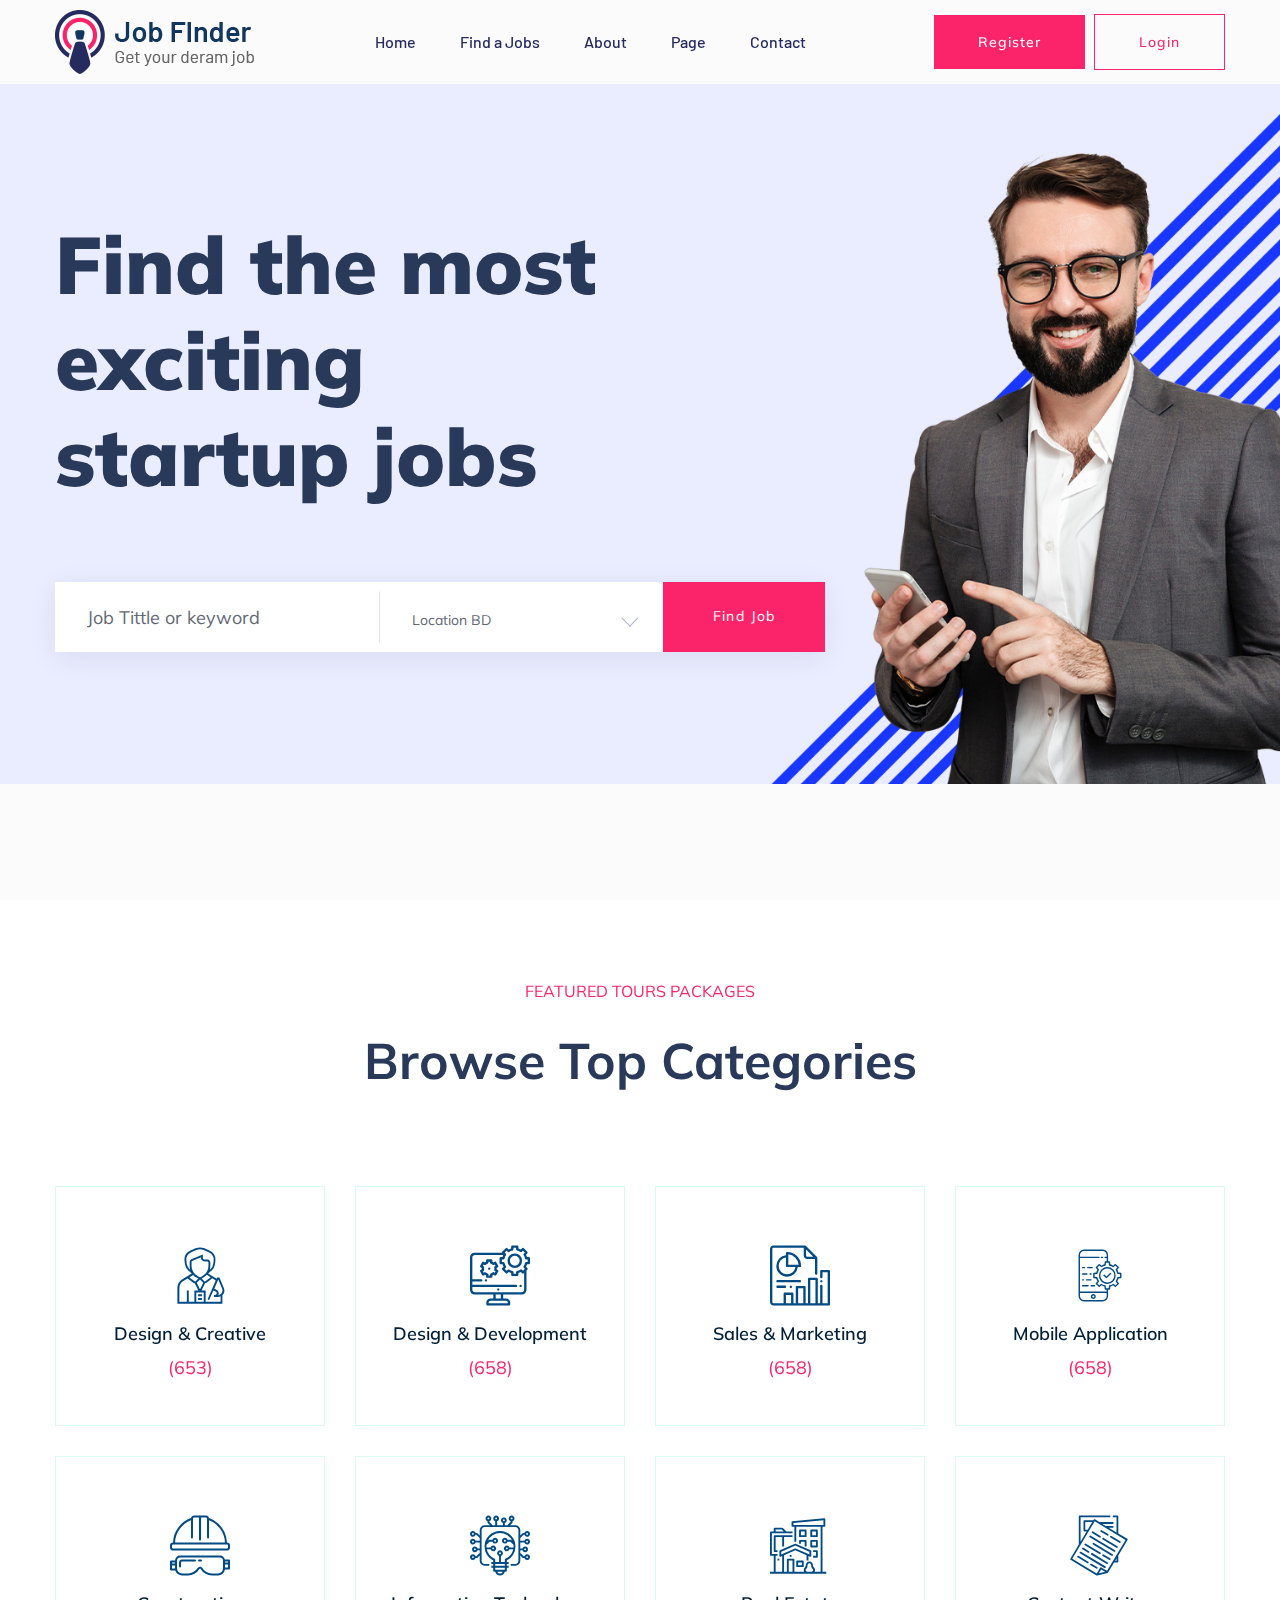
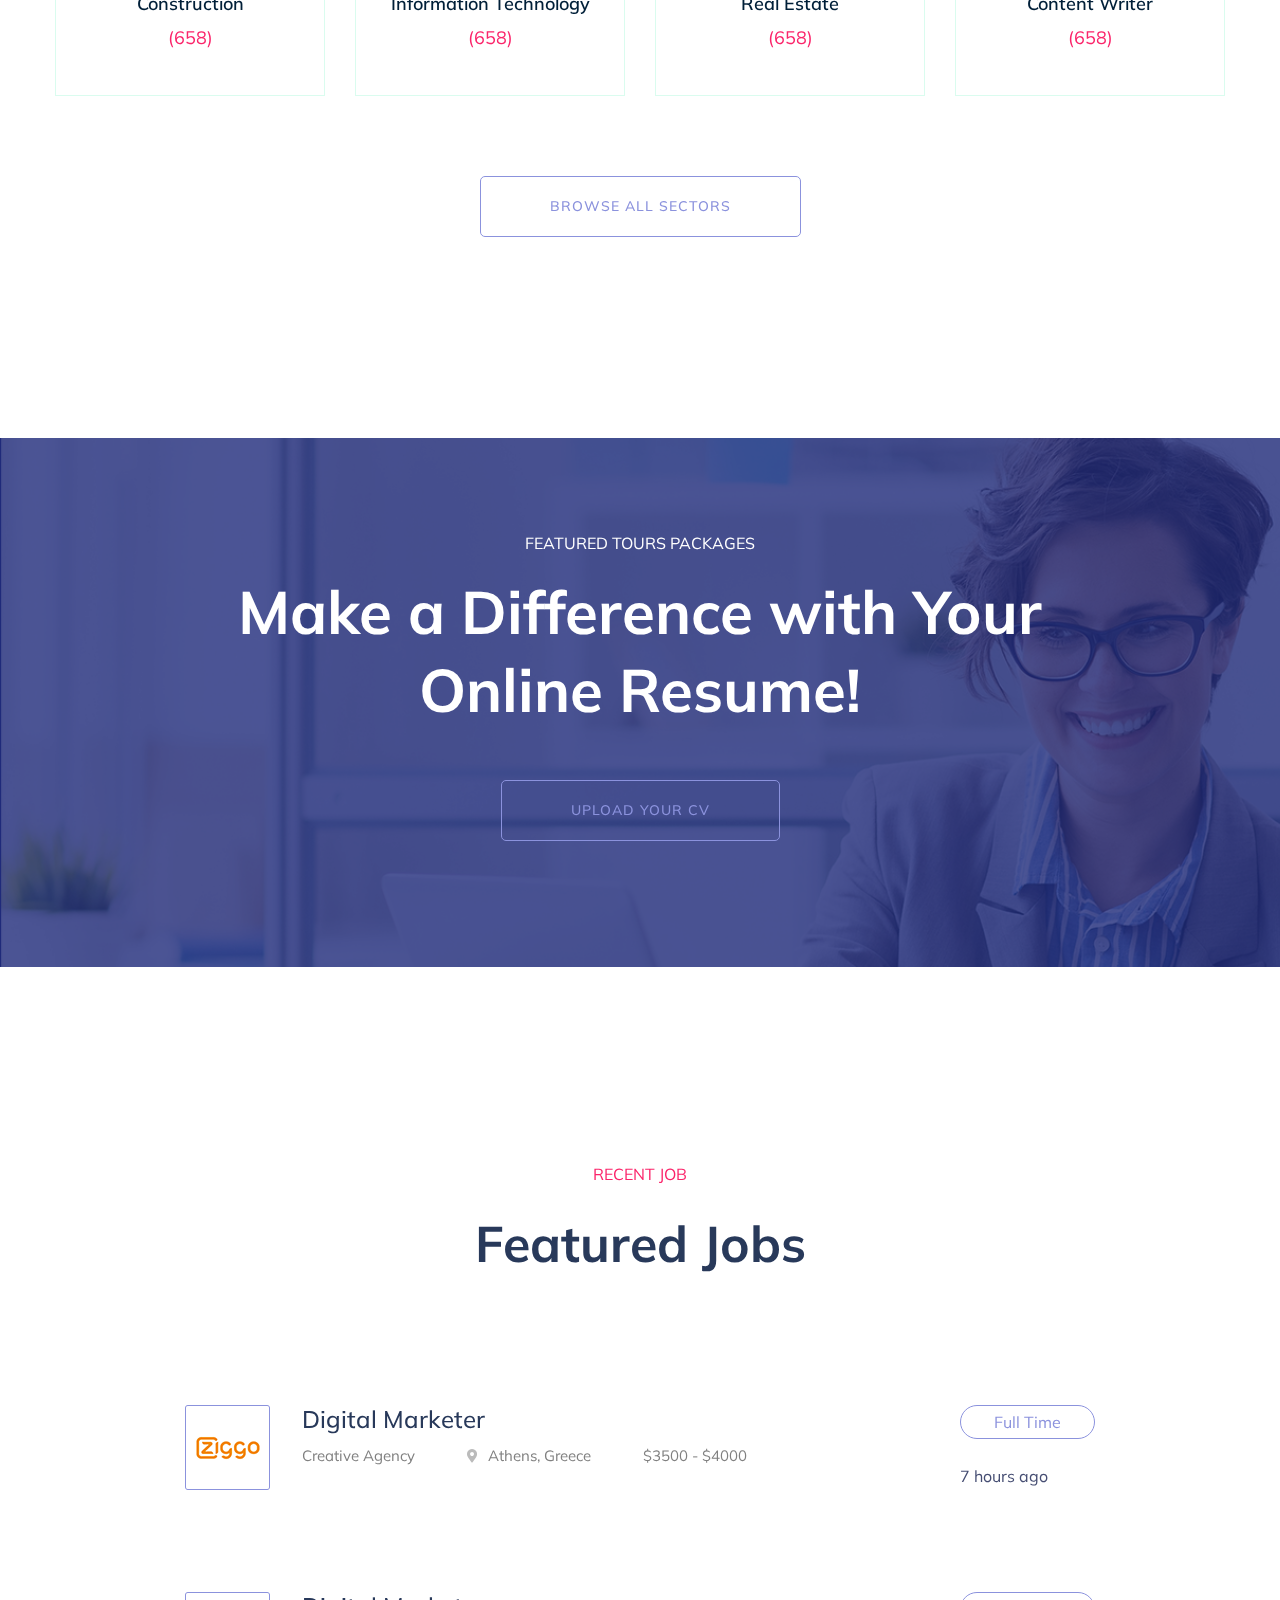
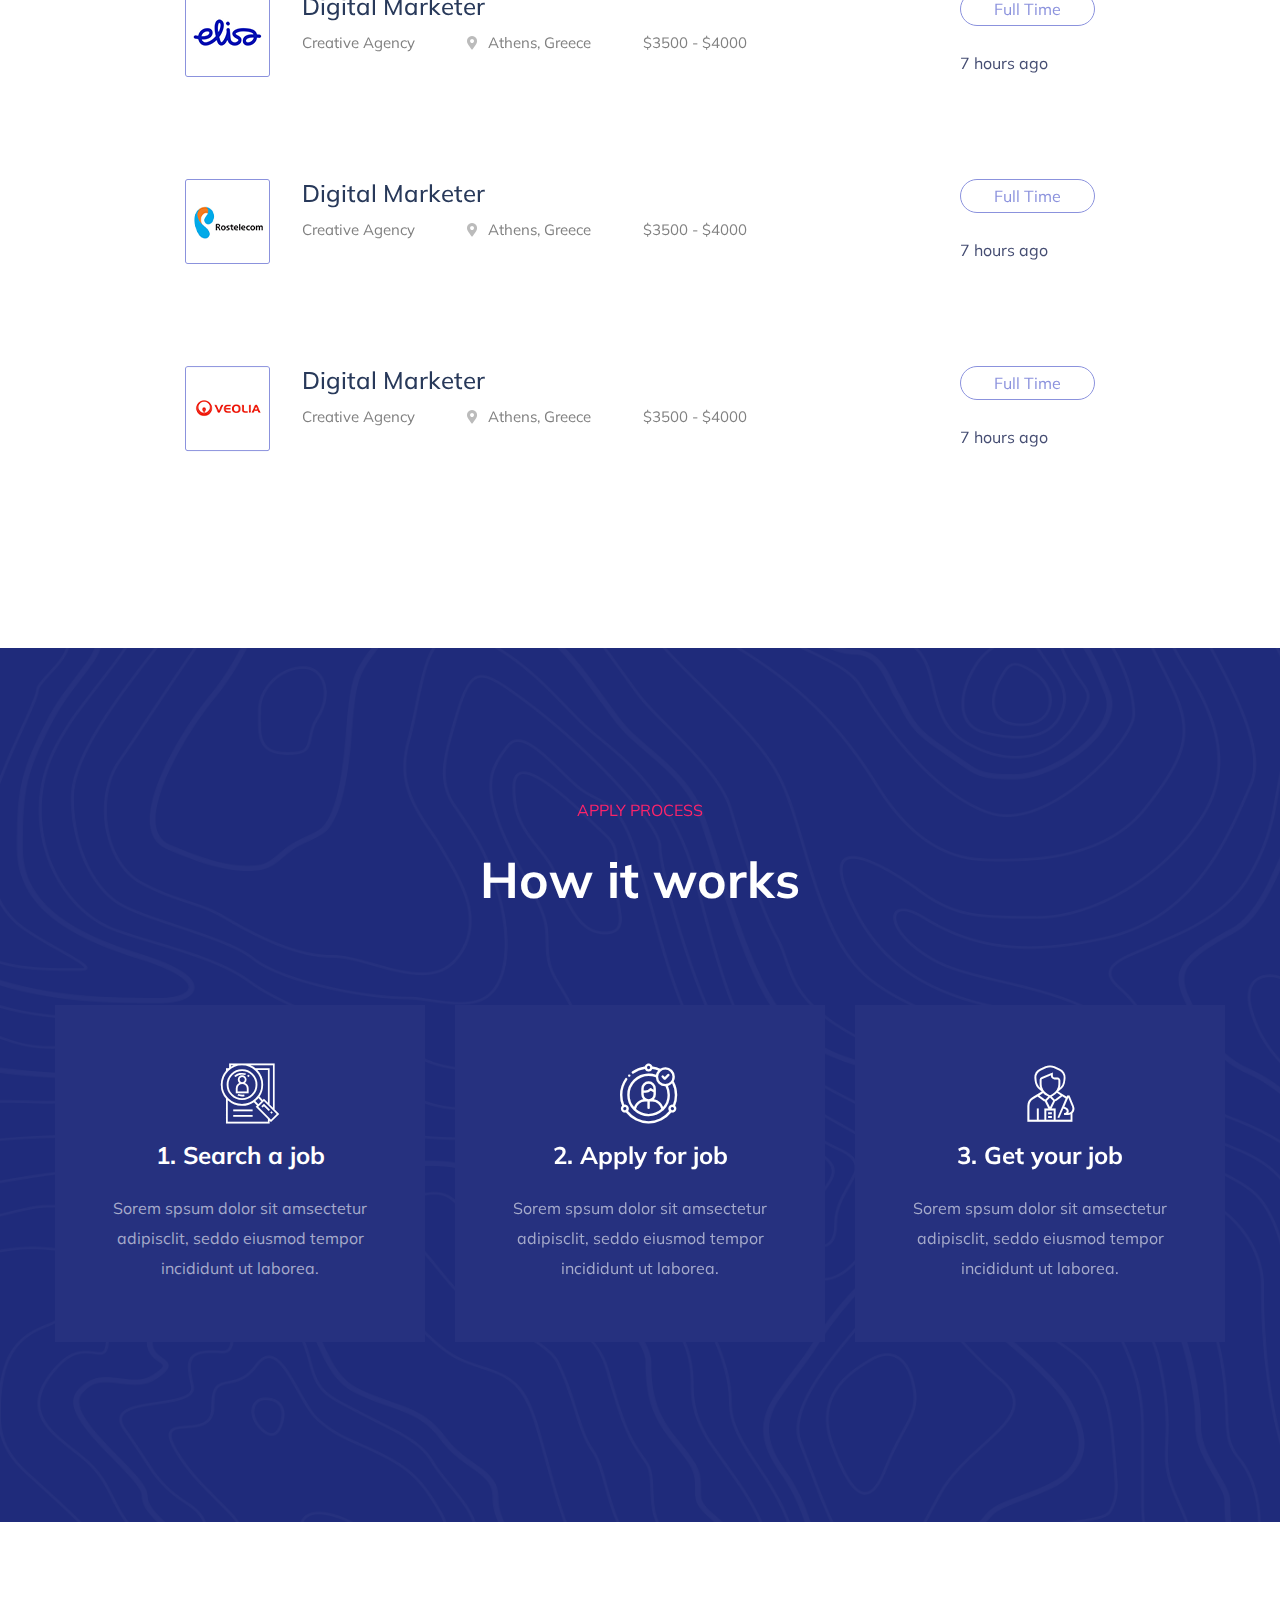
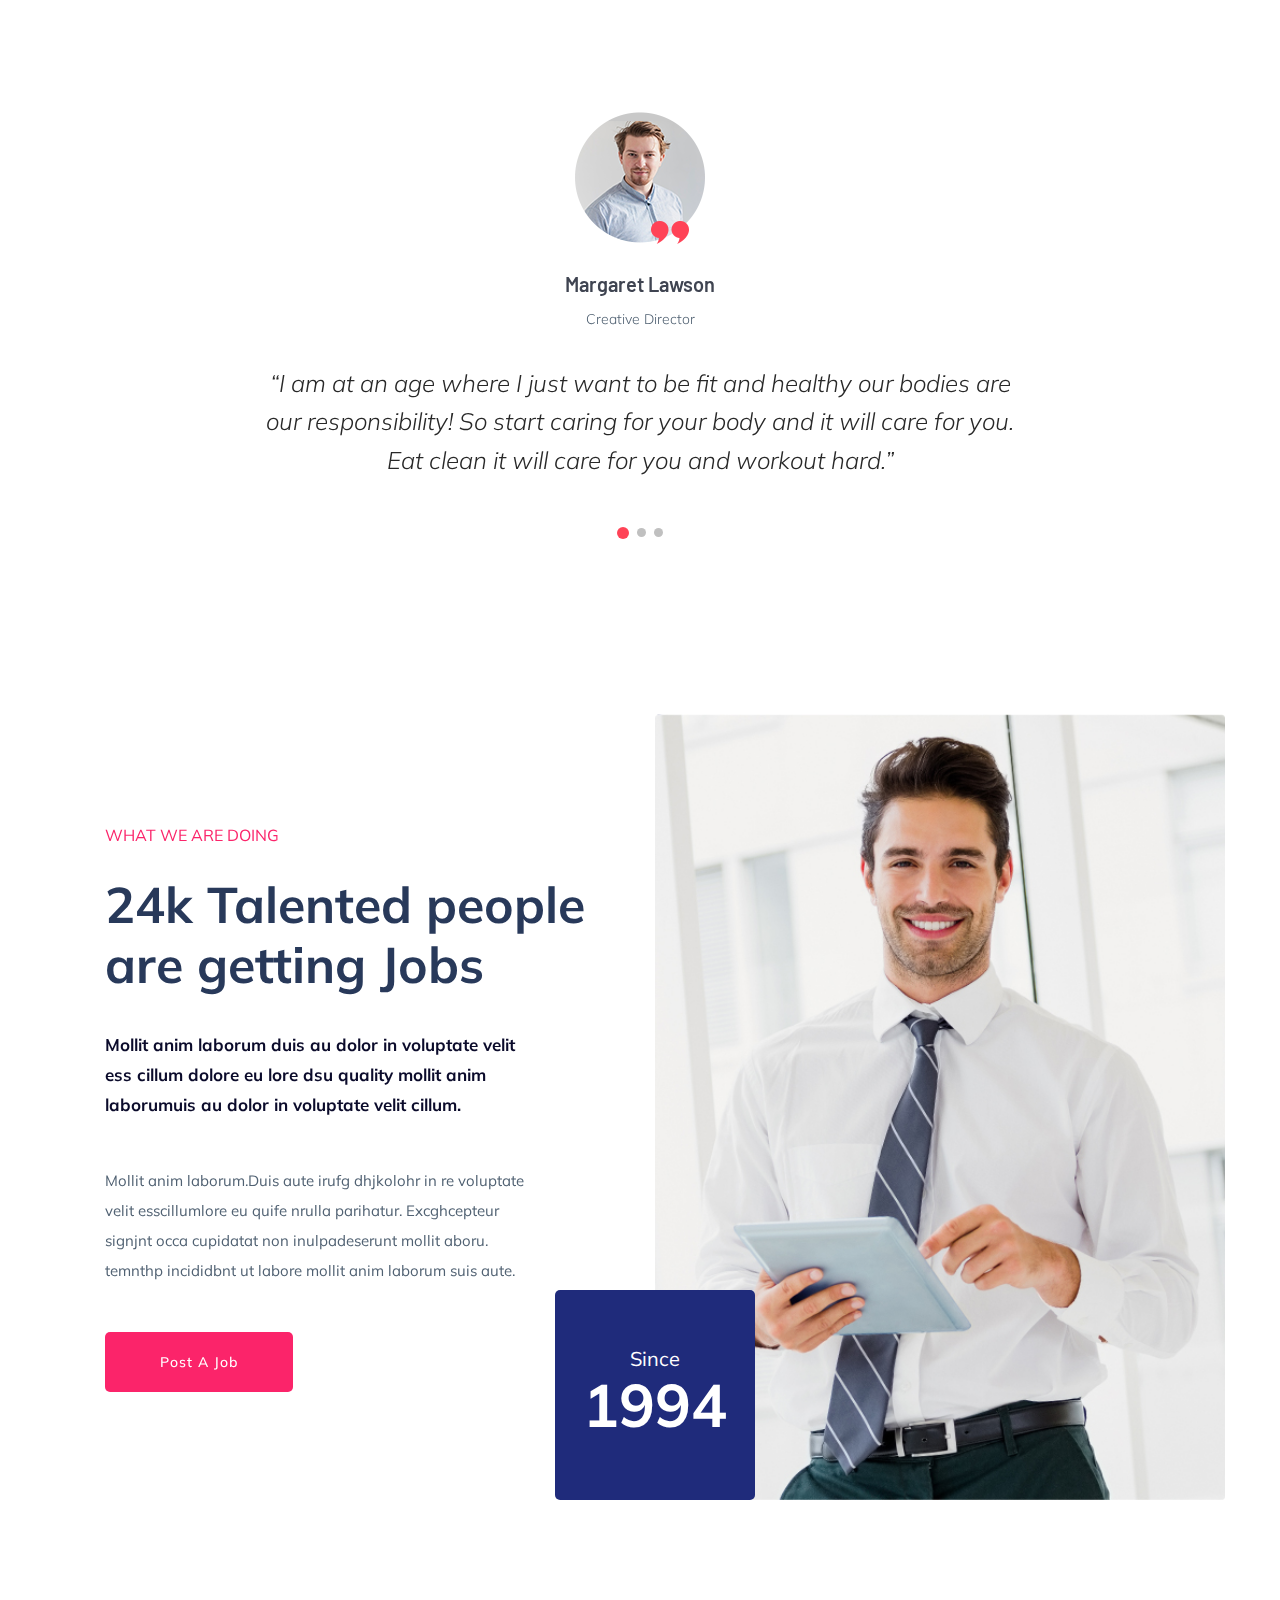
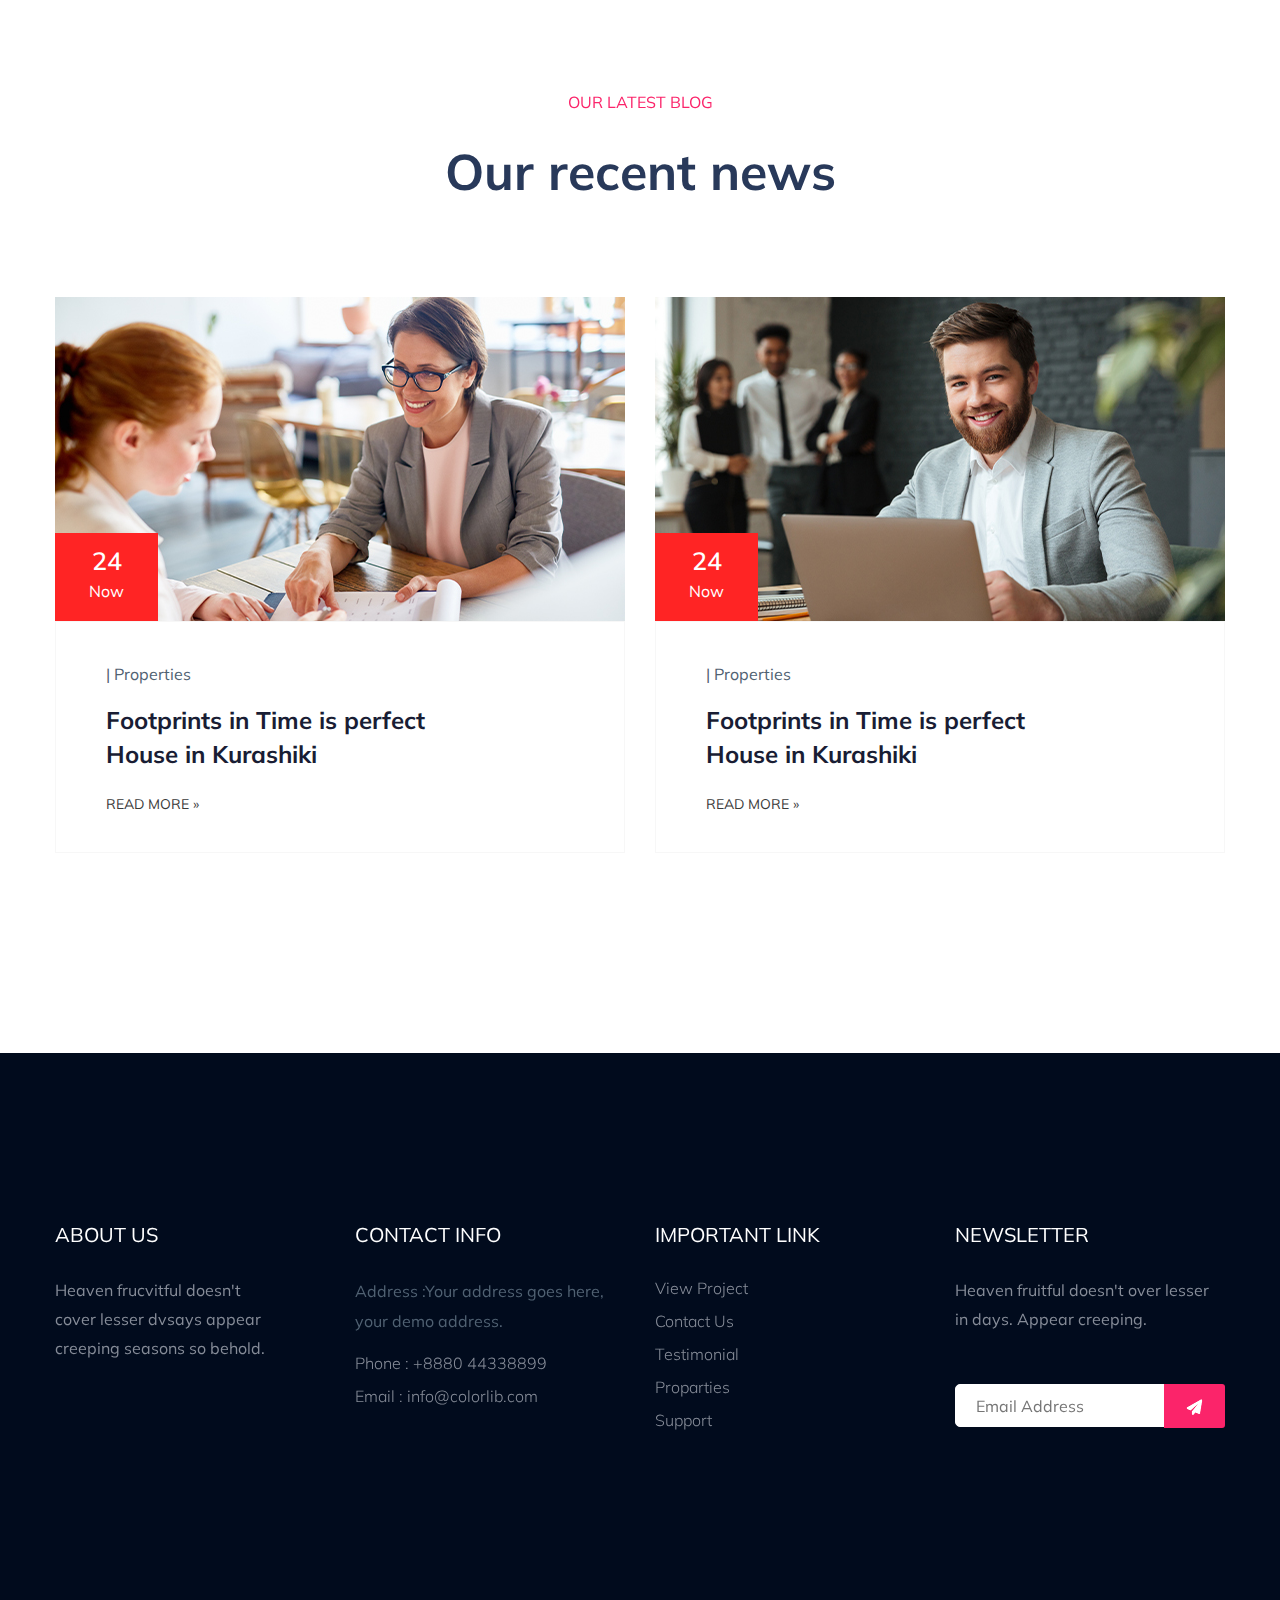
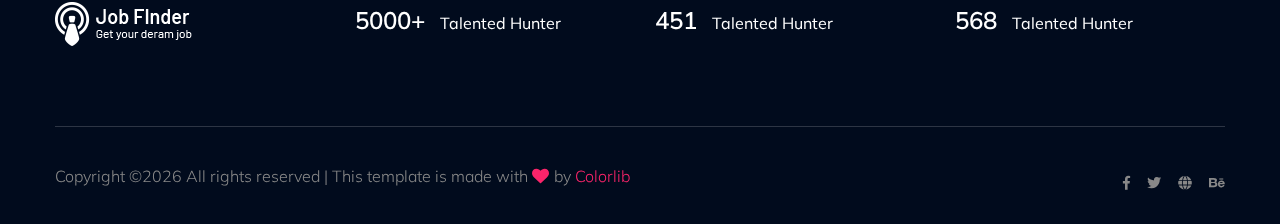
==== commit 9d89140e: "gmnb" ====
--- a/index.html
+++ b/index.html
@@ -72,9 +72,9 @@
                                 </div>          
                                 <!-- Header-btn -->
                                 <div class="header-btn d-none f-right d-lg-block">
-                                    <a href="#" class="btn head-btn1">Register</a>
-                                    <a href="#" class="btn head-btn2">Login</a>
-                                </div>
+                                    <a href="./registration.html" class="btn head-btn1">Register</a>
+                                    <a href="./authorization.html" class="btn head-btn2">Login</a>
+                                  </div>
                             </div>
                         </div>
                         <!-- Mobile Menu -->
@@ -642,7 +642,7 @@
                     <div class="col-xl-3 col-lg-3 col-md-4 col-sm-6">
                         <!-- logo -->
                         <div class="footer-logo mb-20">
-                        <a href="index.html"><img src="assets/img/logo/logo2_footer.png" alt=""></a>
+                        <a><img src="assets/img/logo/logo2_footer.png" alt=""></a>
                         </div>
                     </div>
                     <div class="col-xl-3 col-lg-3 col-md-4 col-sm-5">
@@ -730,6 +730,7 @@
 		<!-- Jquery Plugins, main Jquery -->	
         <script src="./assets/js/plugins.js"></script>
         <script src="./assets/js/main.js"></script>
-        
+        <script src="./js/main.js"></script>
+
     </body>
 </html>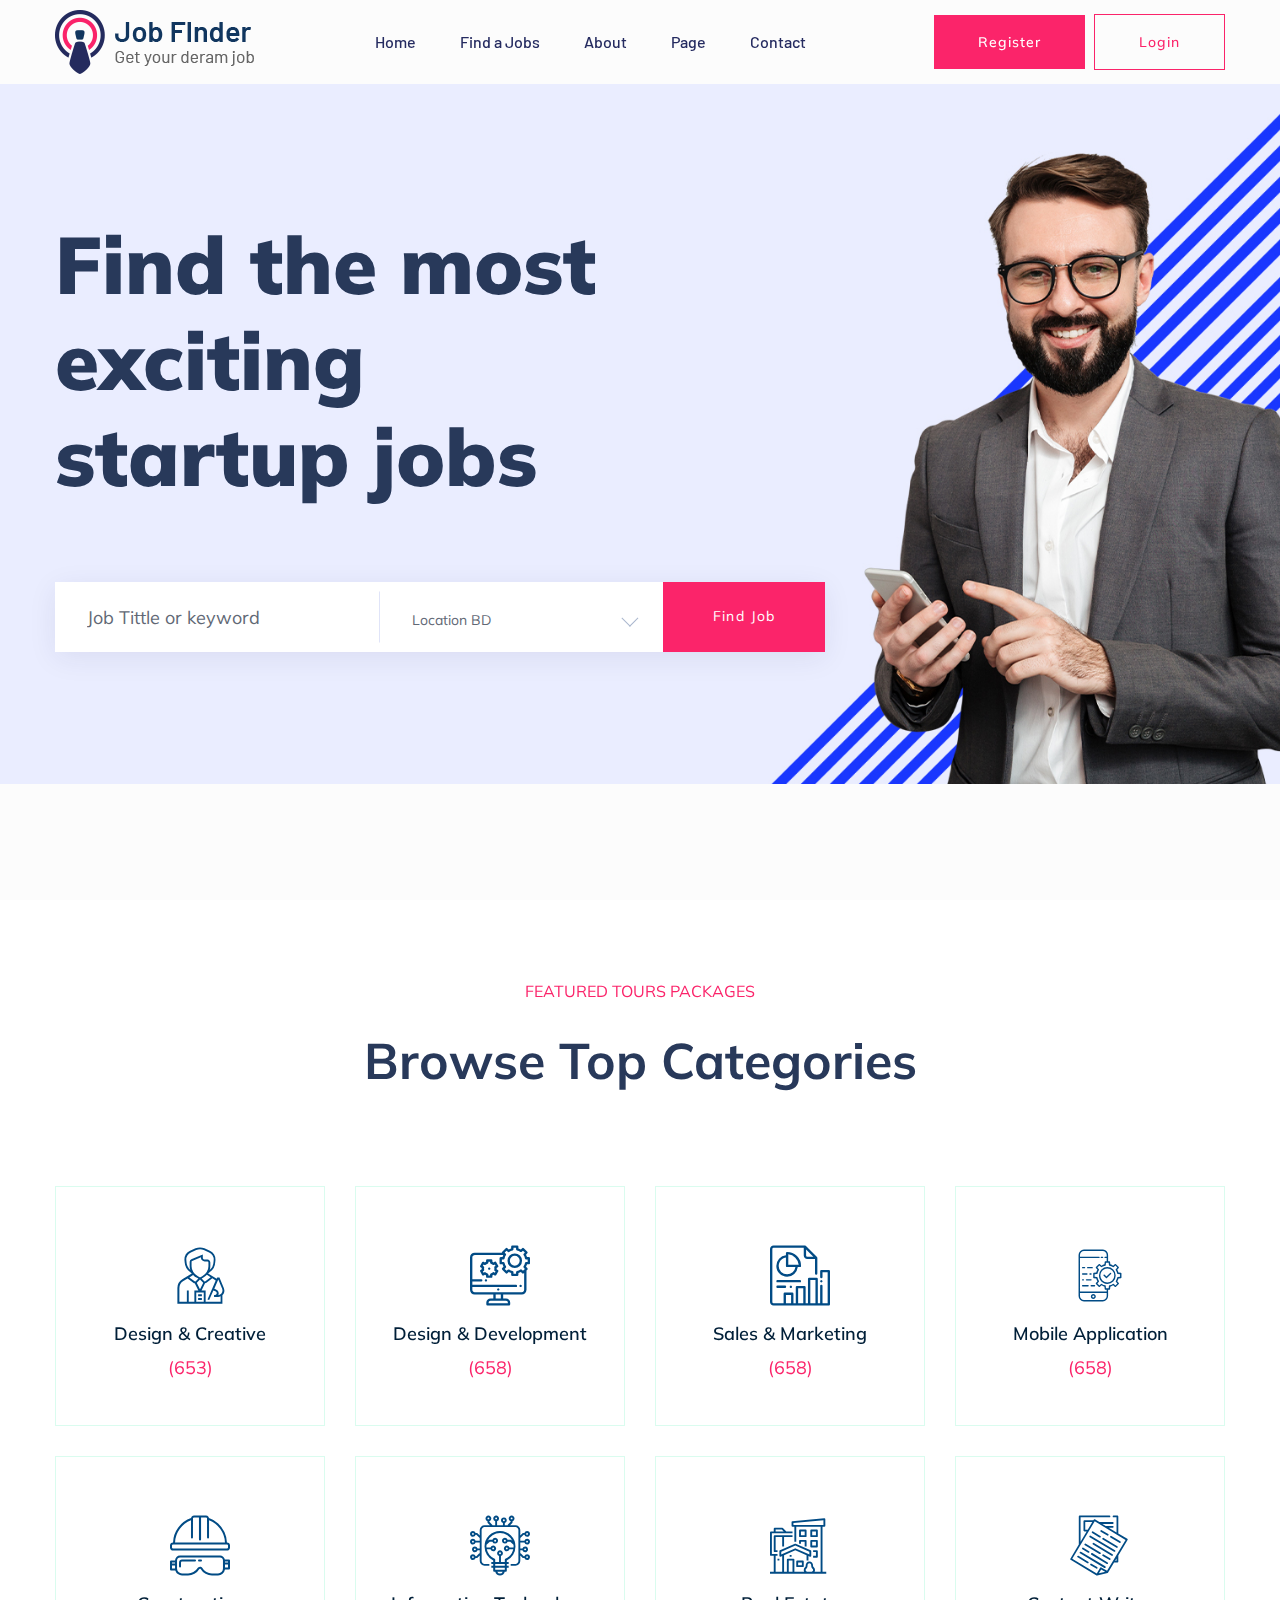
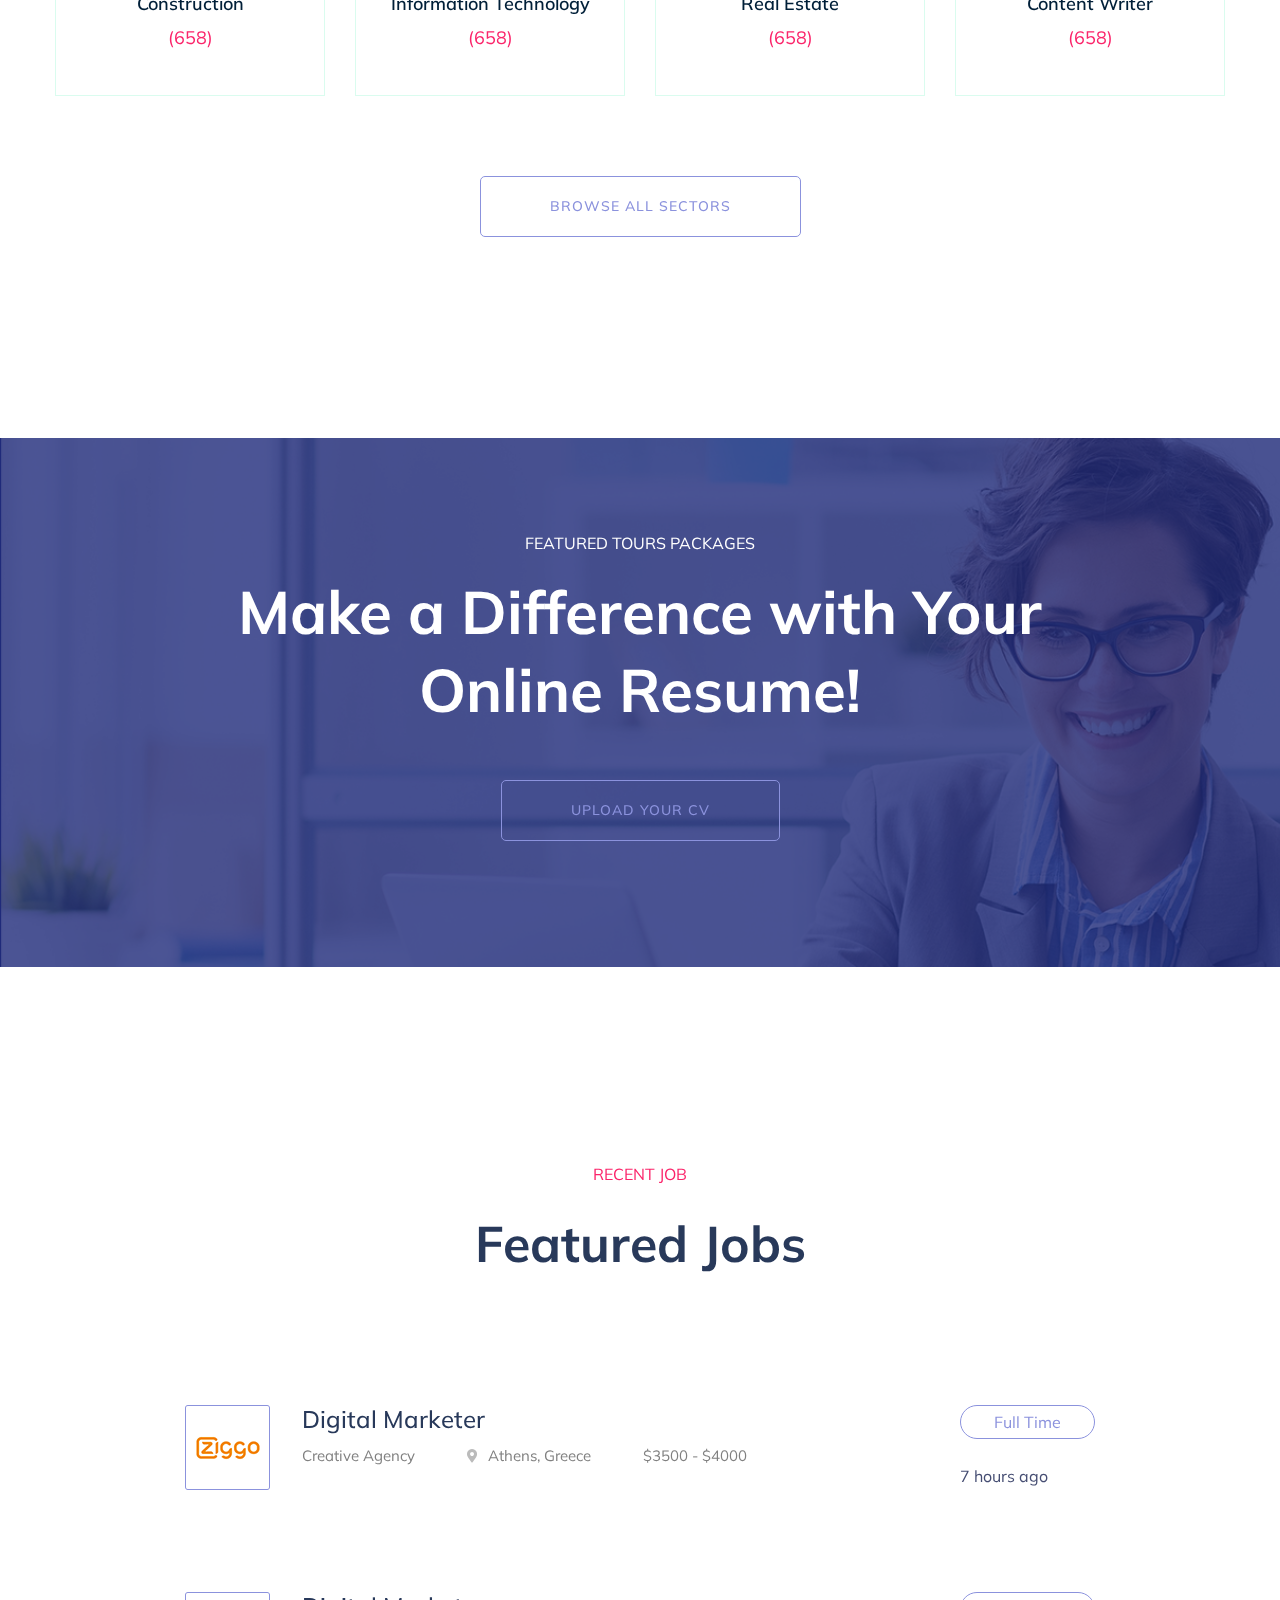
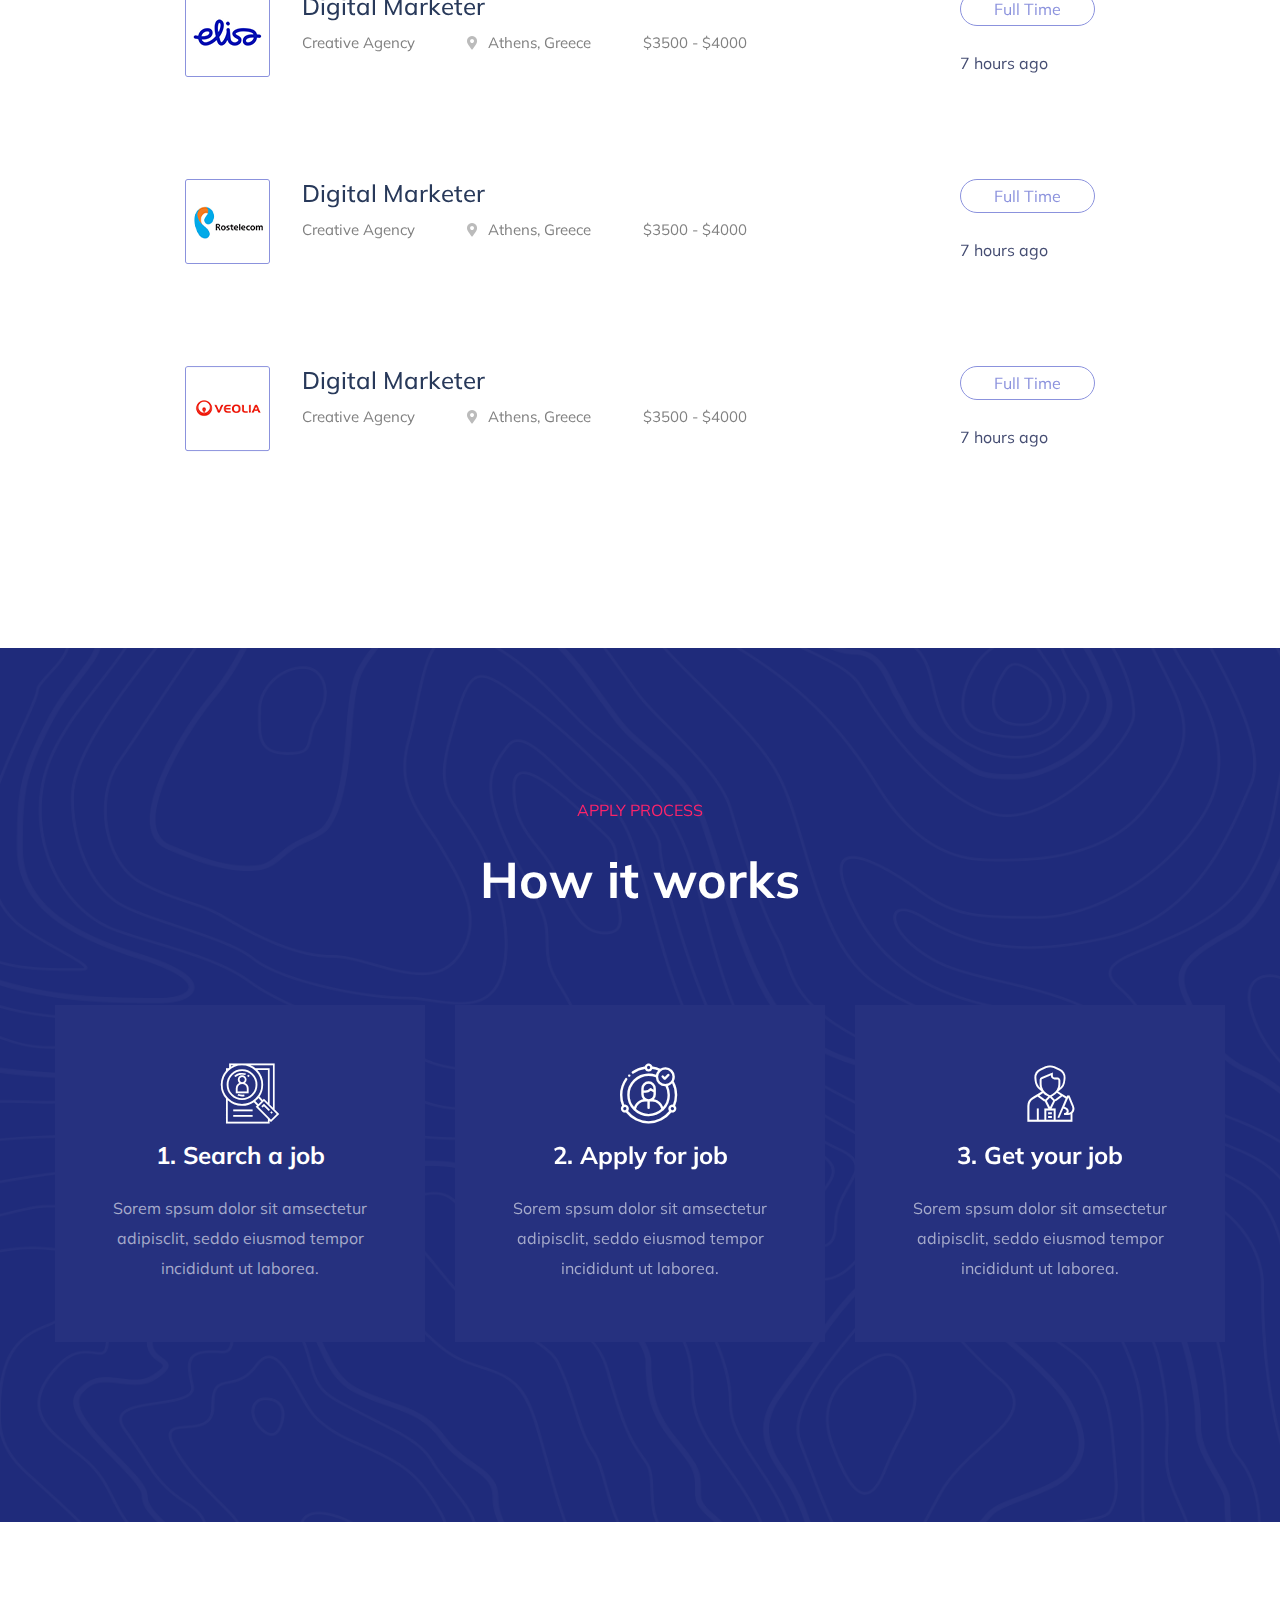
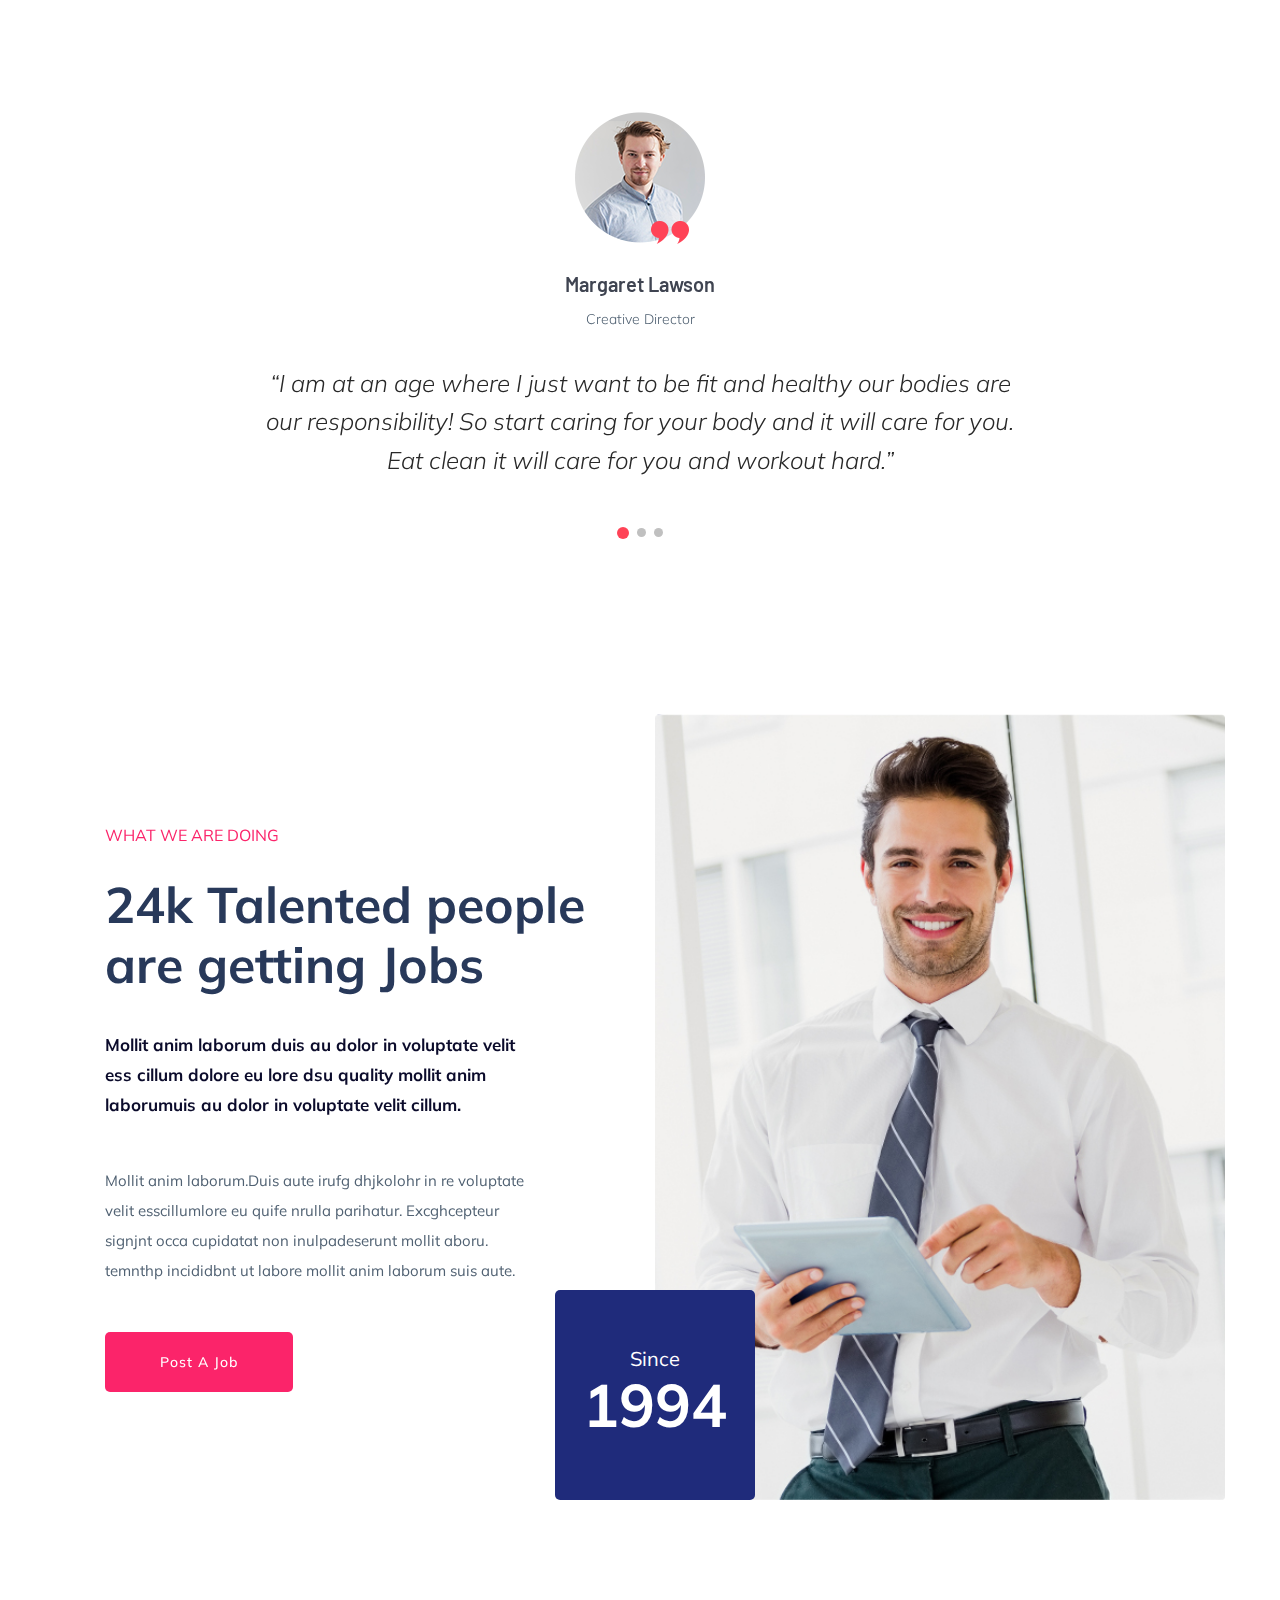
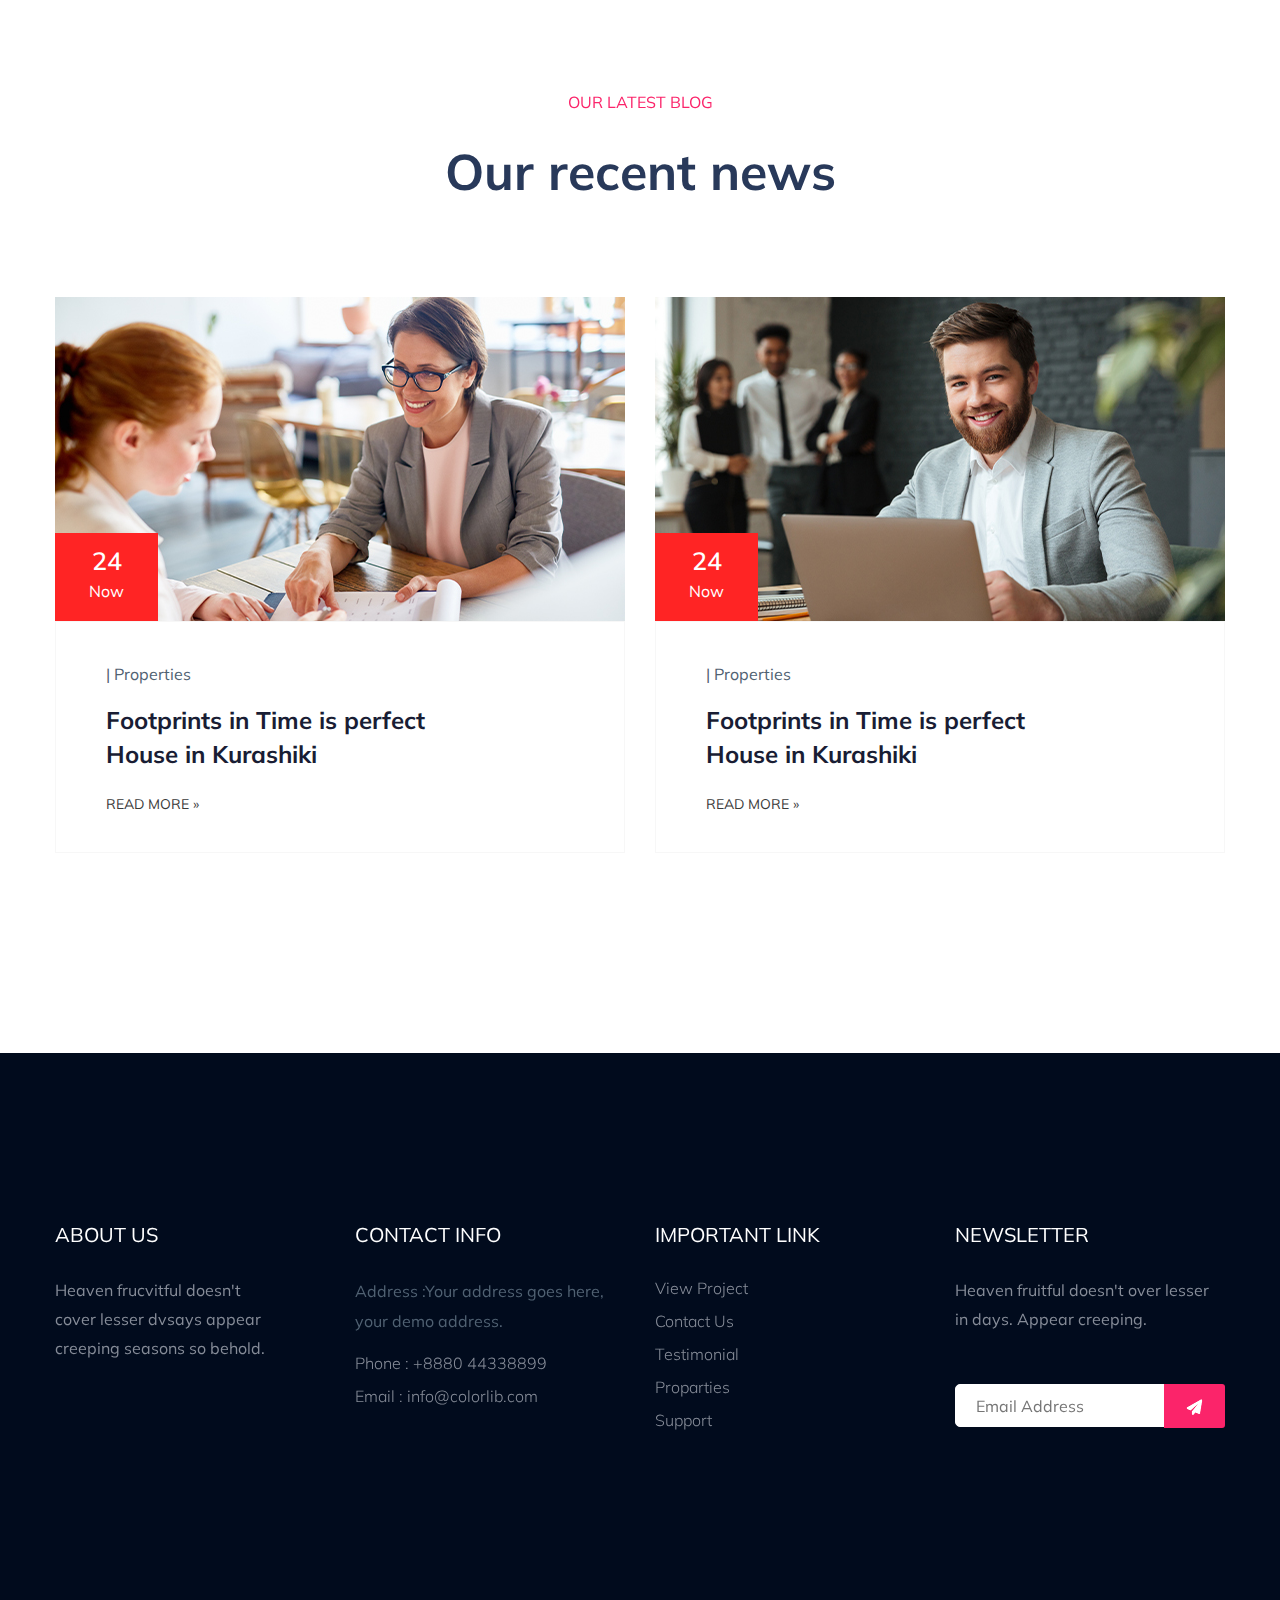
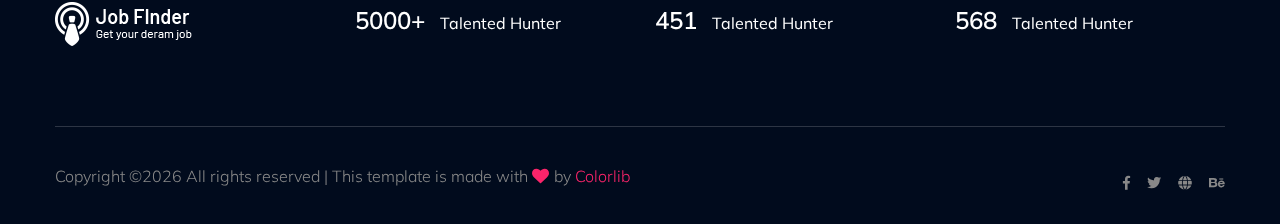
==== commit 29401b63: "Merge branch 'main' of https://github.com/AhmarWorld/Jobfinder" ====
--- a/index.html
+++ b/index.html
@@ -8,7 +8,11 @@
         <meta name="viewport" content="width=device-width, initial-scale=1">
         <link rel="manifest" href="site.webmanifest">
 		<link rel="shortcut icon" type="image/x-icon" href="assets/img/favicon.ico">
-
+        <link rel="apple-touch-icon" sizes="180x180" href="./assets/favicon/apple-touch-icon.png">
+        <link rel="icon" type="image/png" sizes="32x32" href="./assets/favicon/favicon-32x32.png">
+        <link rel="icon" type="image/png" sizes="16x16" href="./assets/favicon/favicon-16x16.png">
+        <link rel="manifest" href="./assets/favicon/site.webmanifest">
+    
 		<!-- CSS here -->
             <link rel="stylesheet" href="assets/css/bootstrap.min.css">
             <link rel="stylesheet" href="assets/css/owl.carousel.min.css">
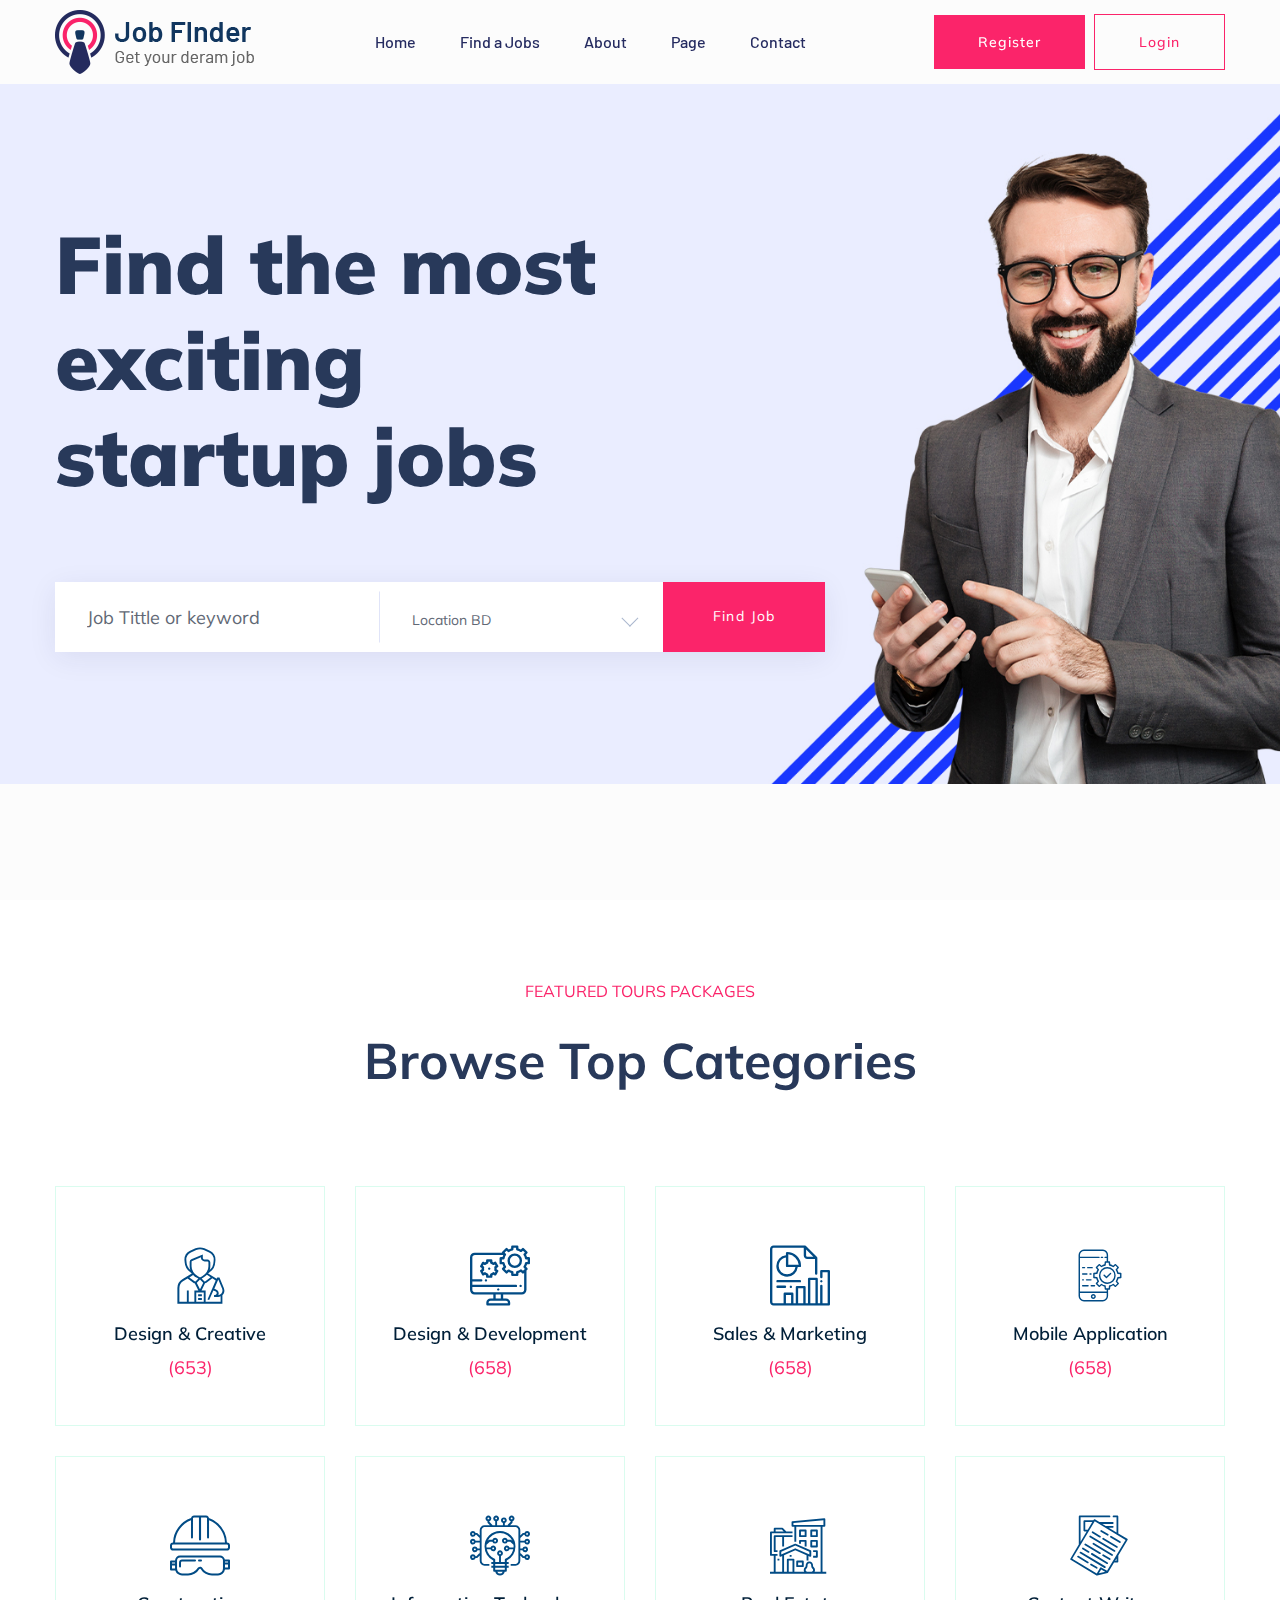
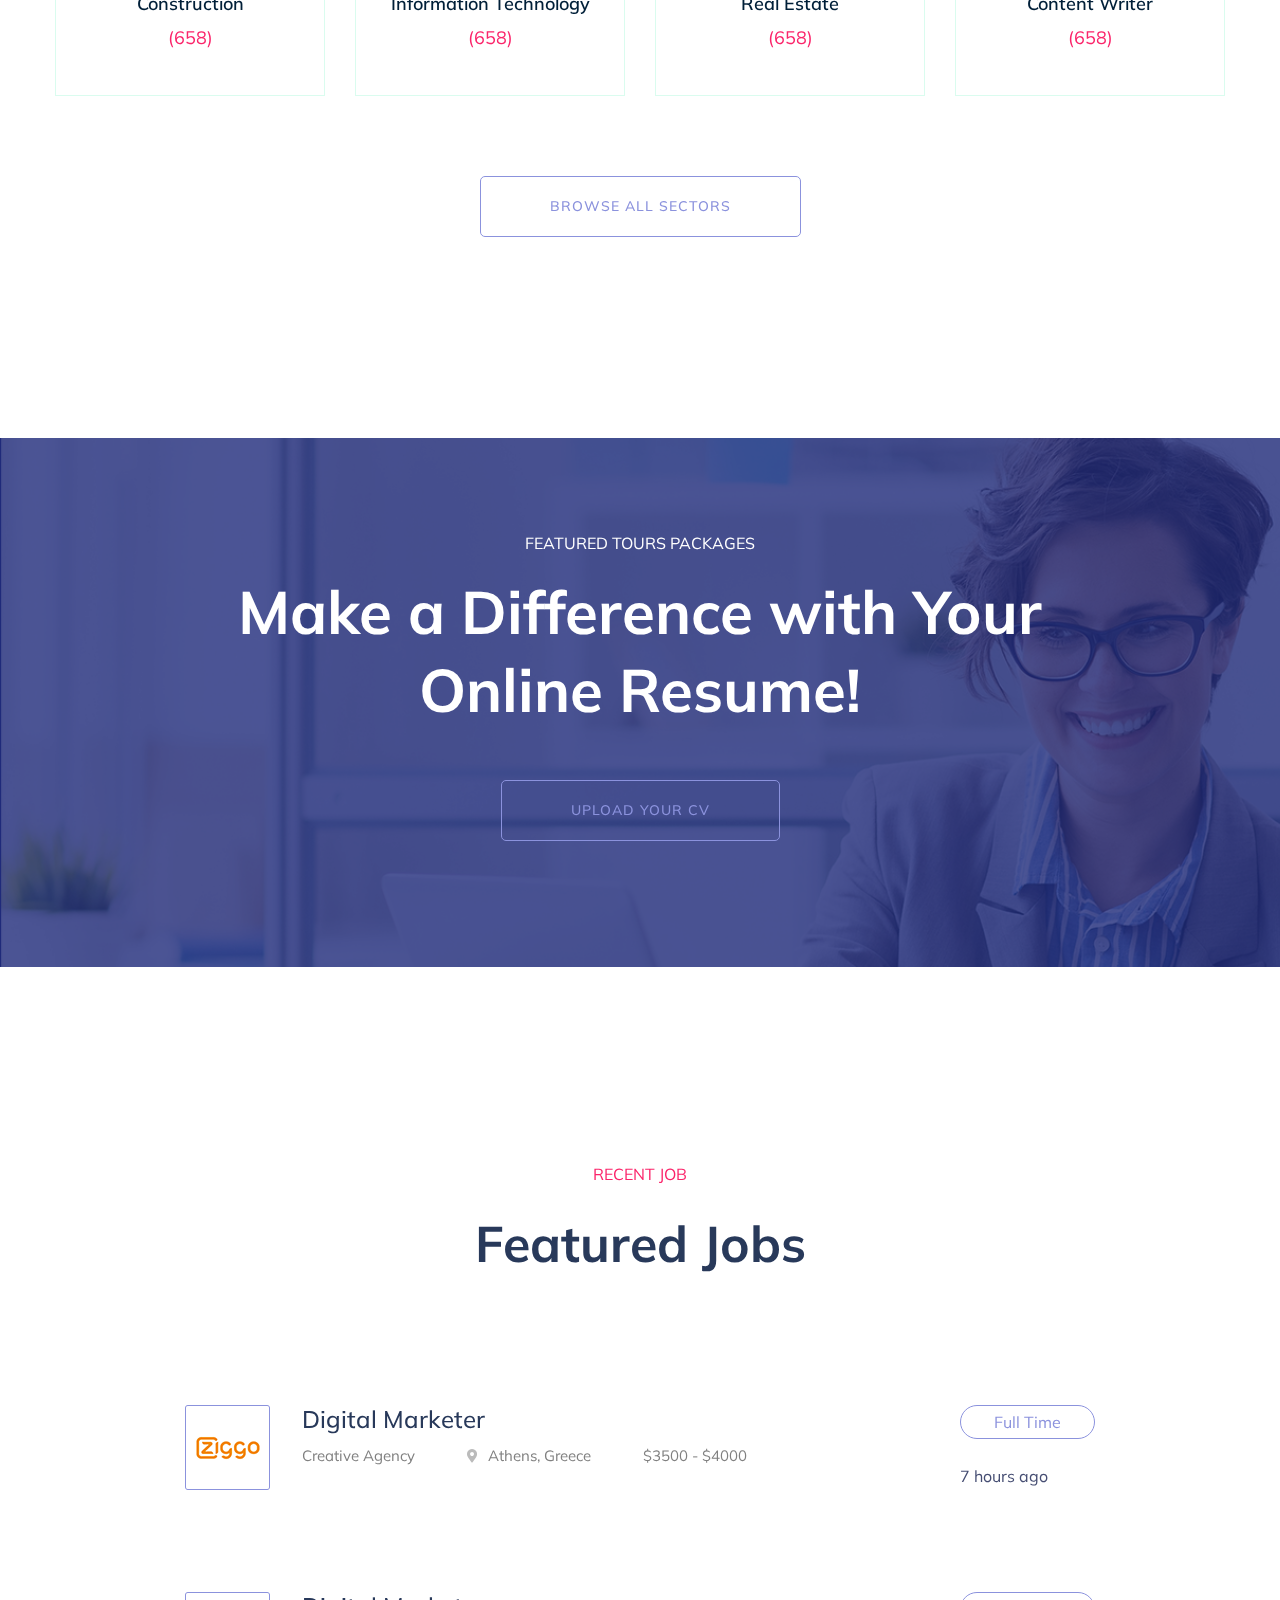
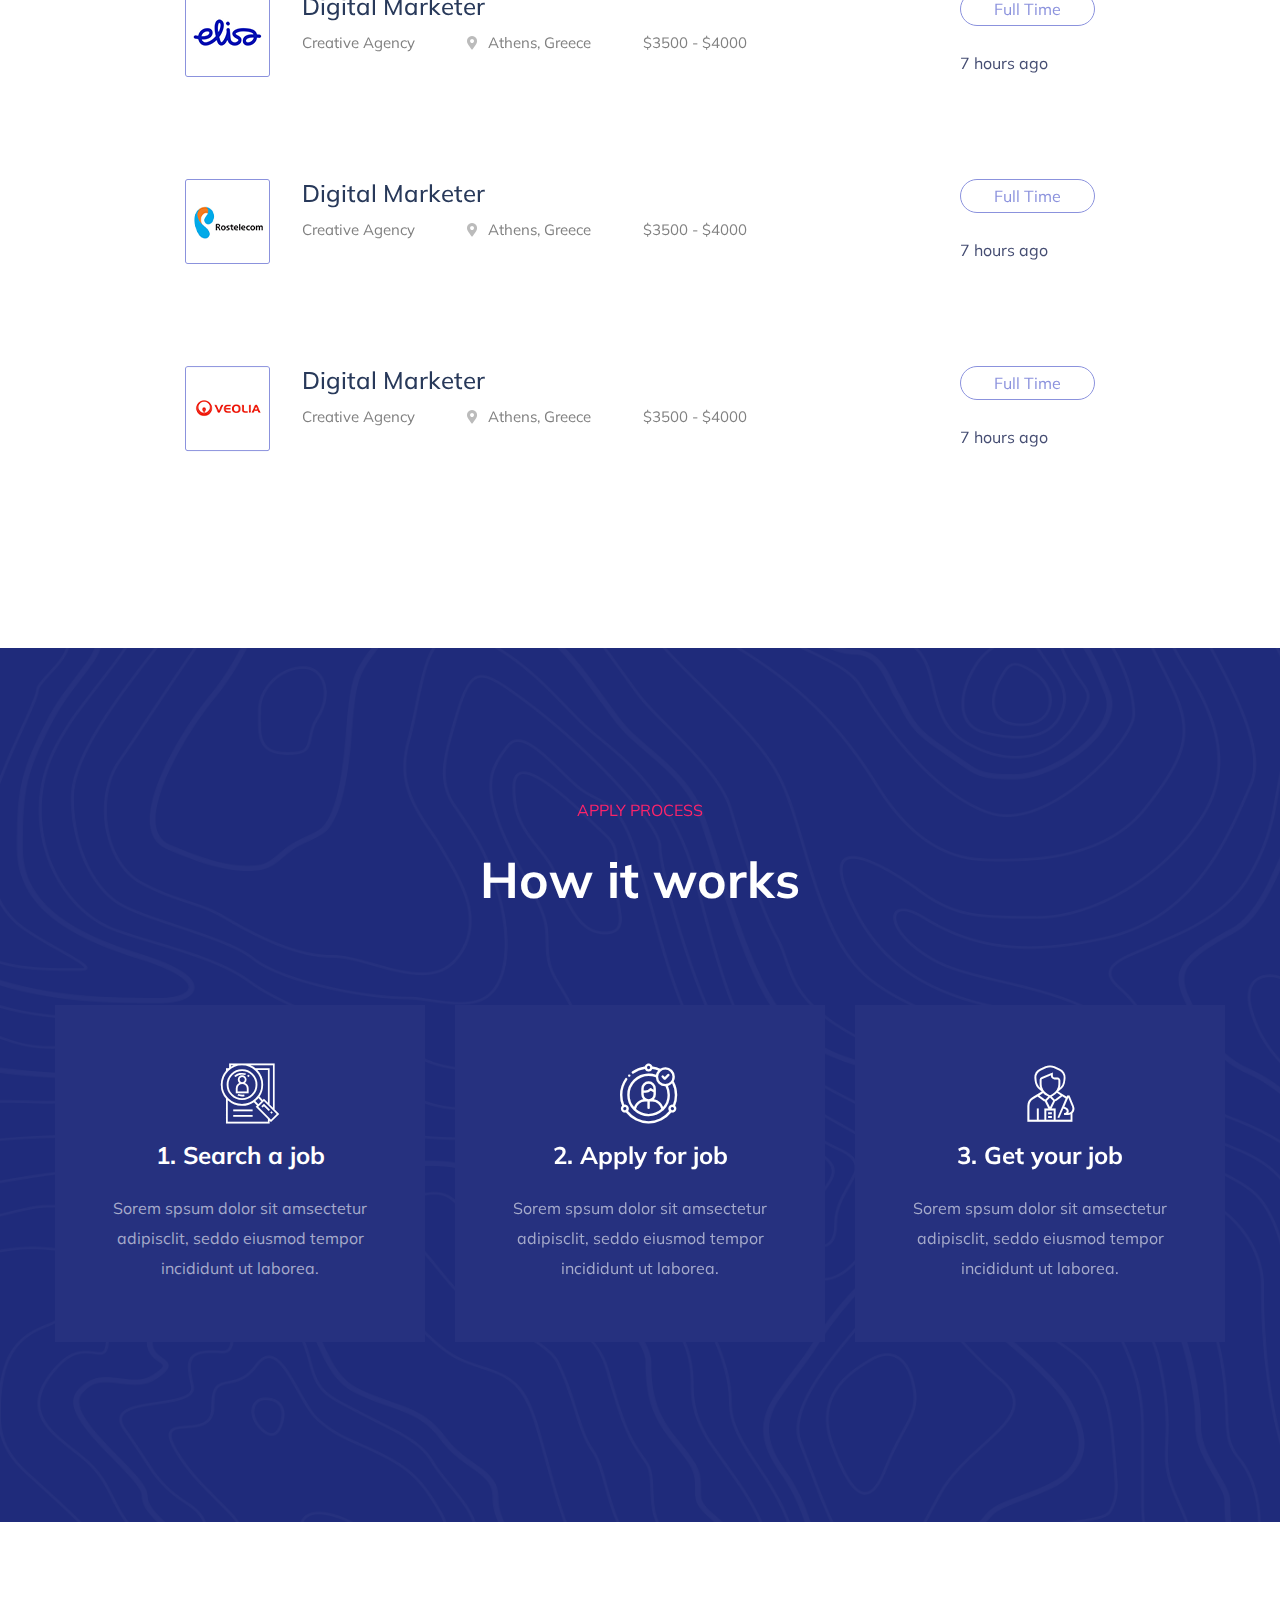
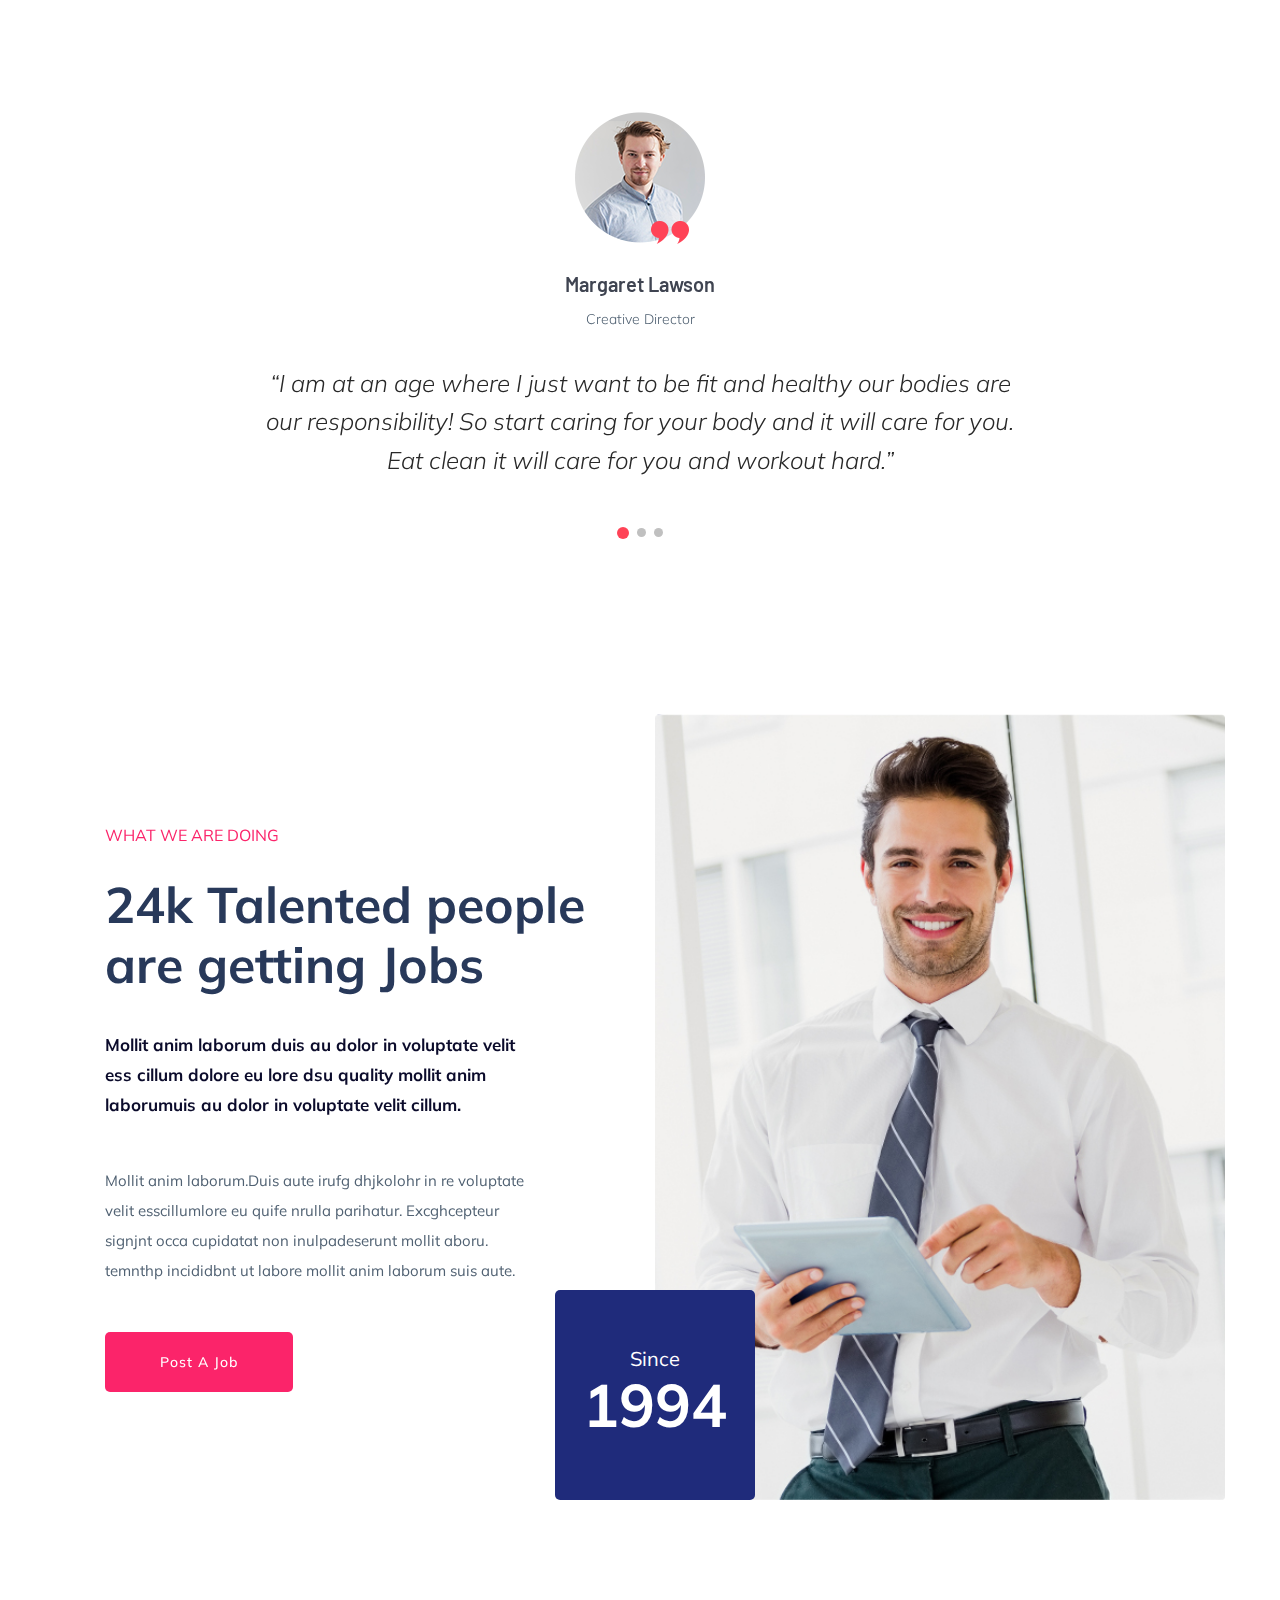
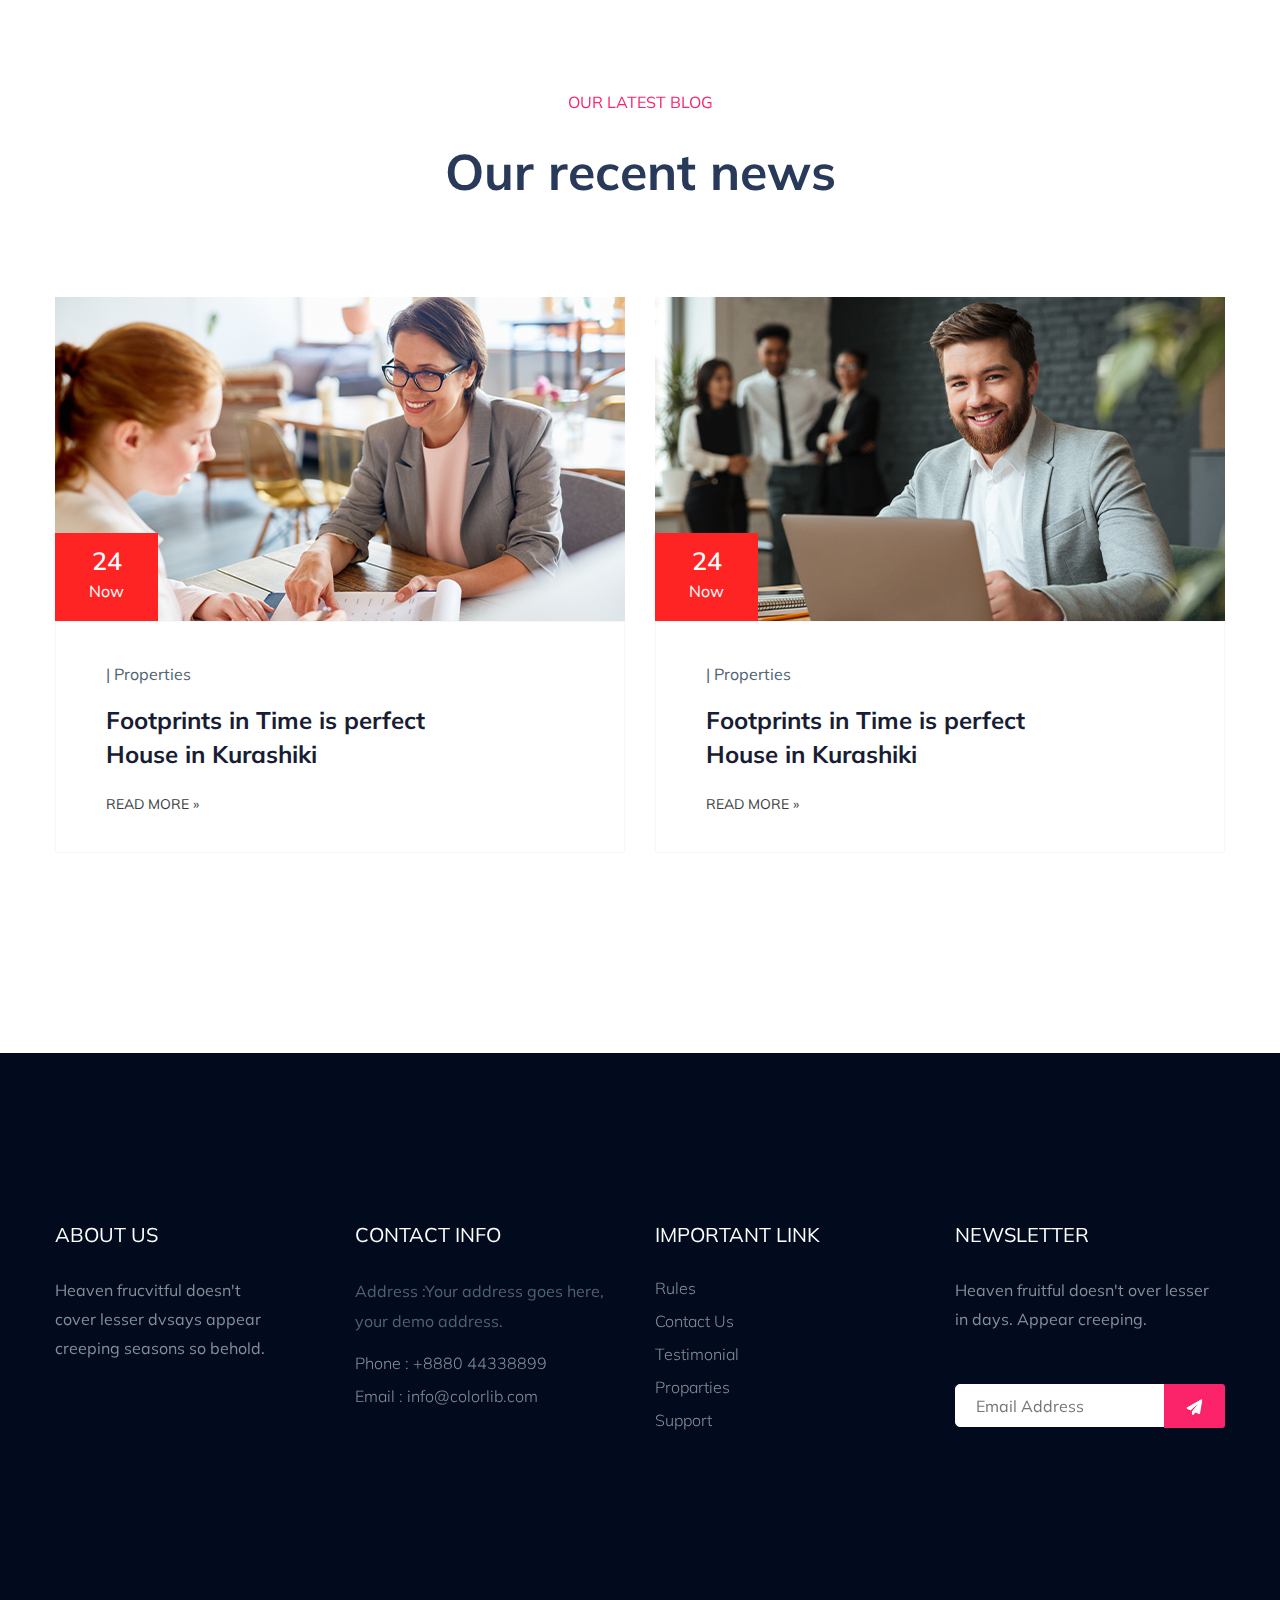
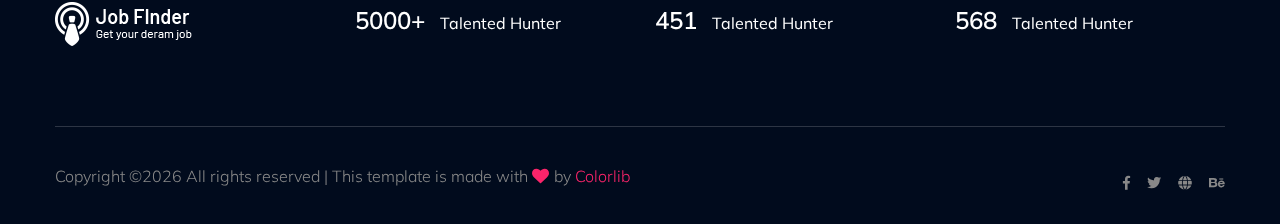
==== commit 0d397cb3: "added rules" ====
--- a/index.html
+++ b/index.html
@@ -125,7 +125,7 @@
                                         </div>
                                     </div>
                                     <div class="search-form">
-                                        <a href="#">Find job</a>
+                                        <a href="#" class="findjob">Find job</a>
                                     </div>	
                                 </form>	
                             </div>
@@ -605,7 +605,7 @@
                             <div class="footer-tittle">
                                 <h4>Important Link</h4>
                                 <ul>
-                                    <li><a href="#"> View Project</a></li>
+                                    <li><a target="_blank" href="./rules.pdf">Rules</a></li>
                                     <li><a href="#">Contact Us</a></li>
                                     <li><a href="#">Testimonial</a></li>
                                     <li><a href="#">Proparties</a></li>
